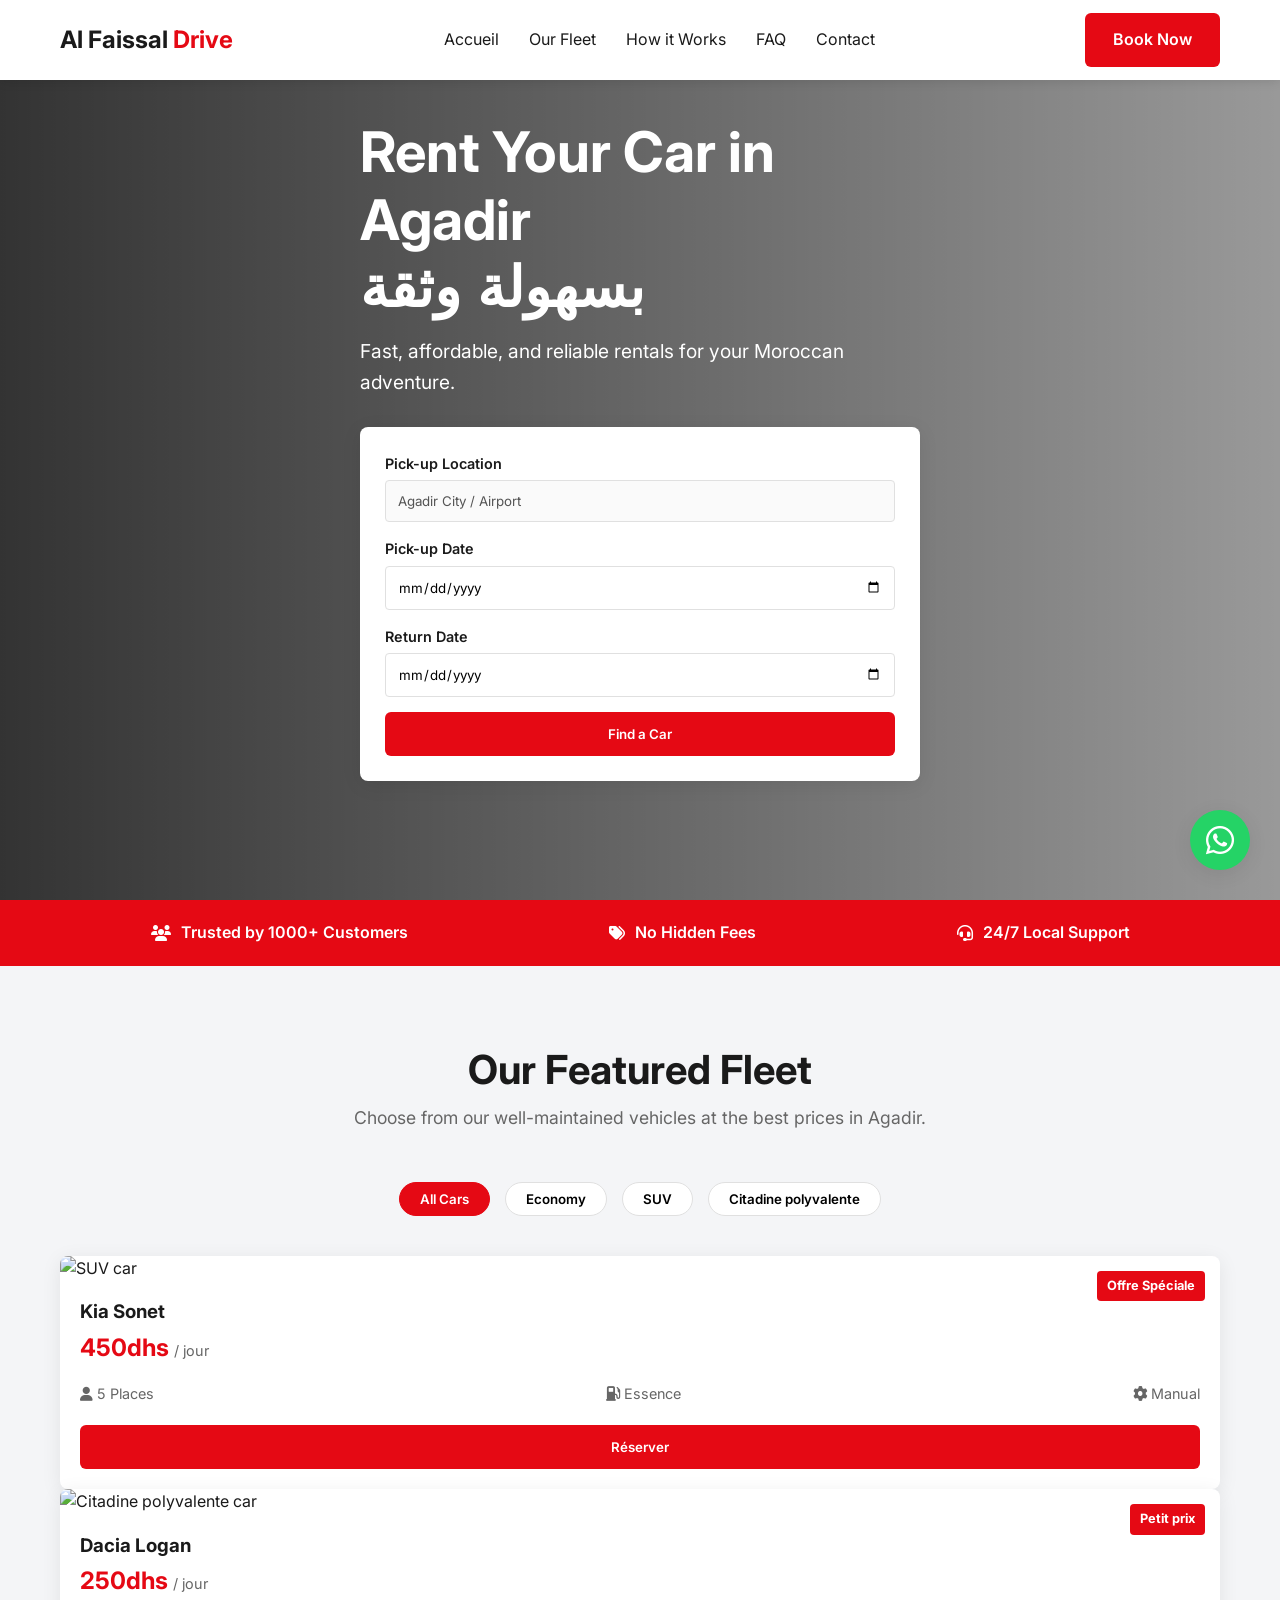
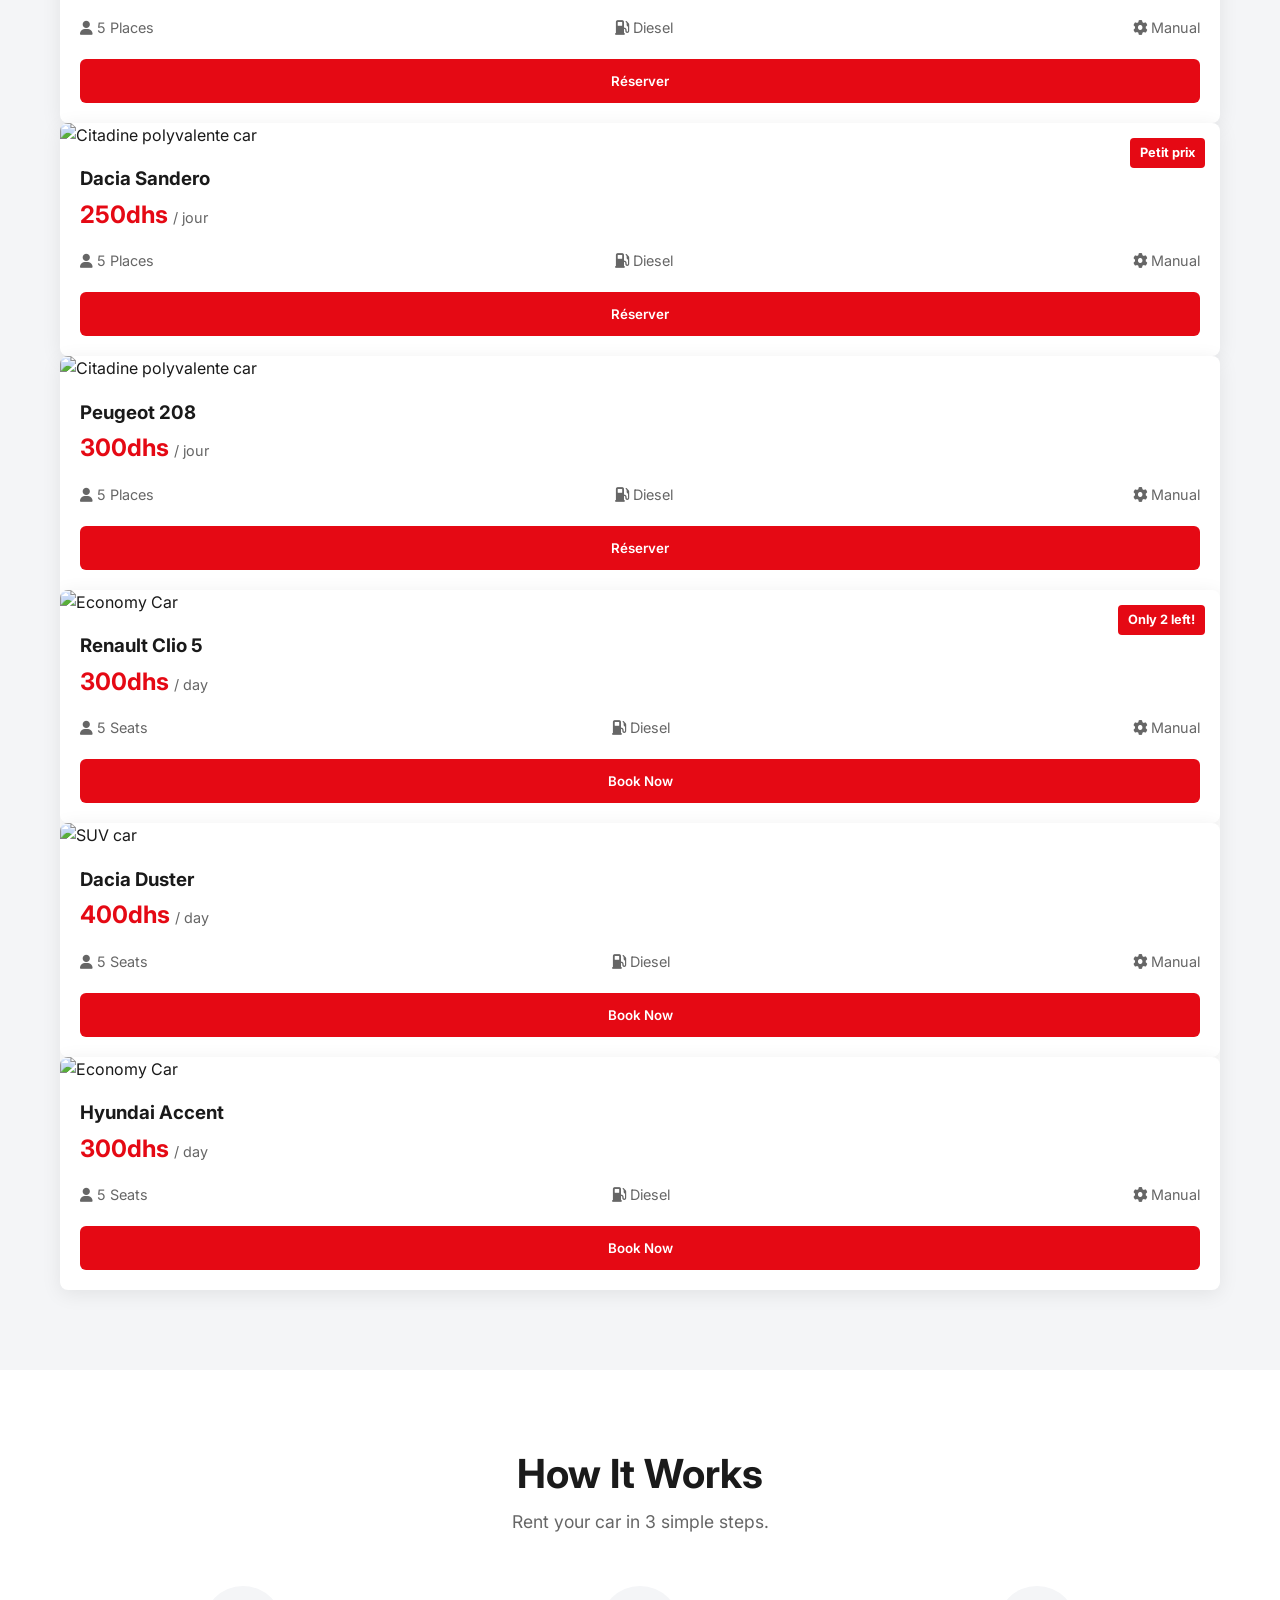
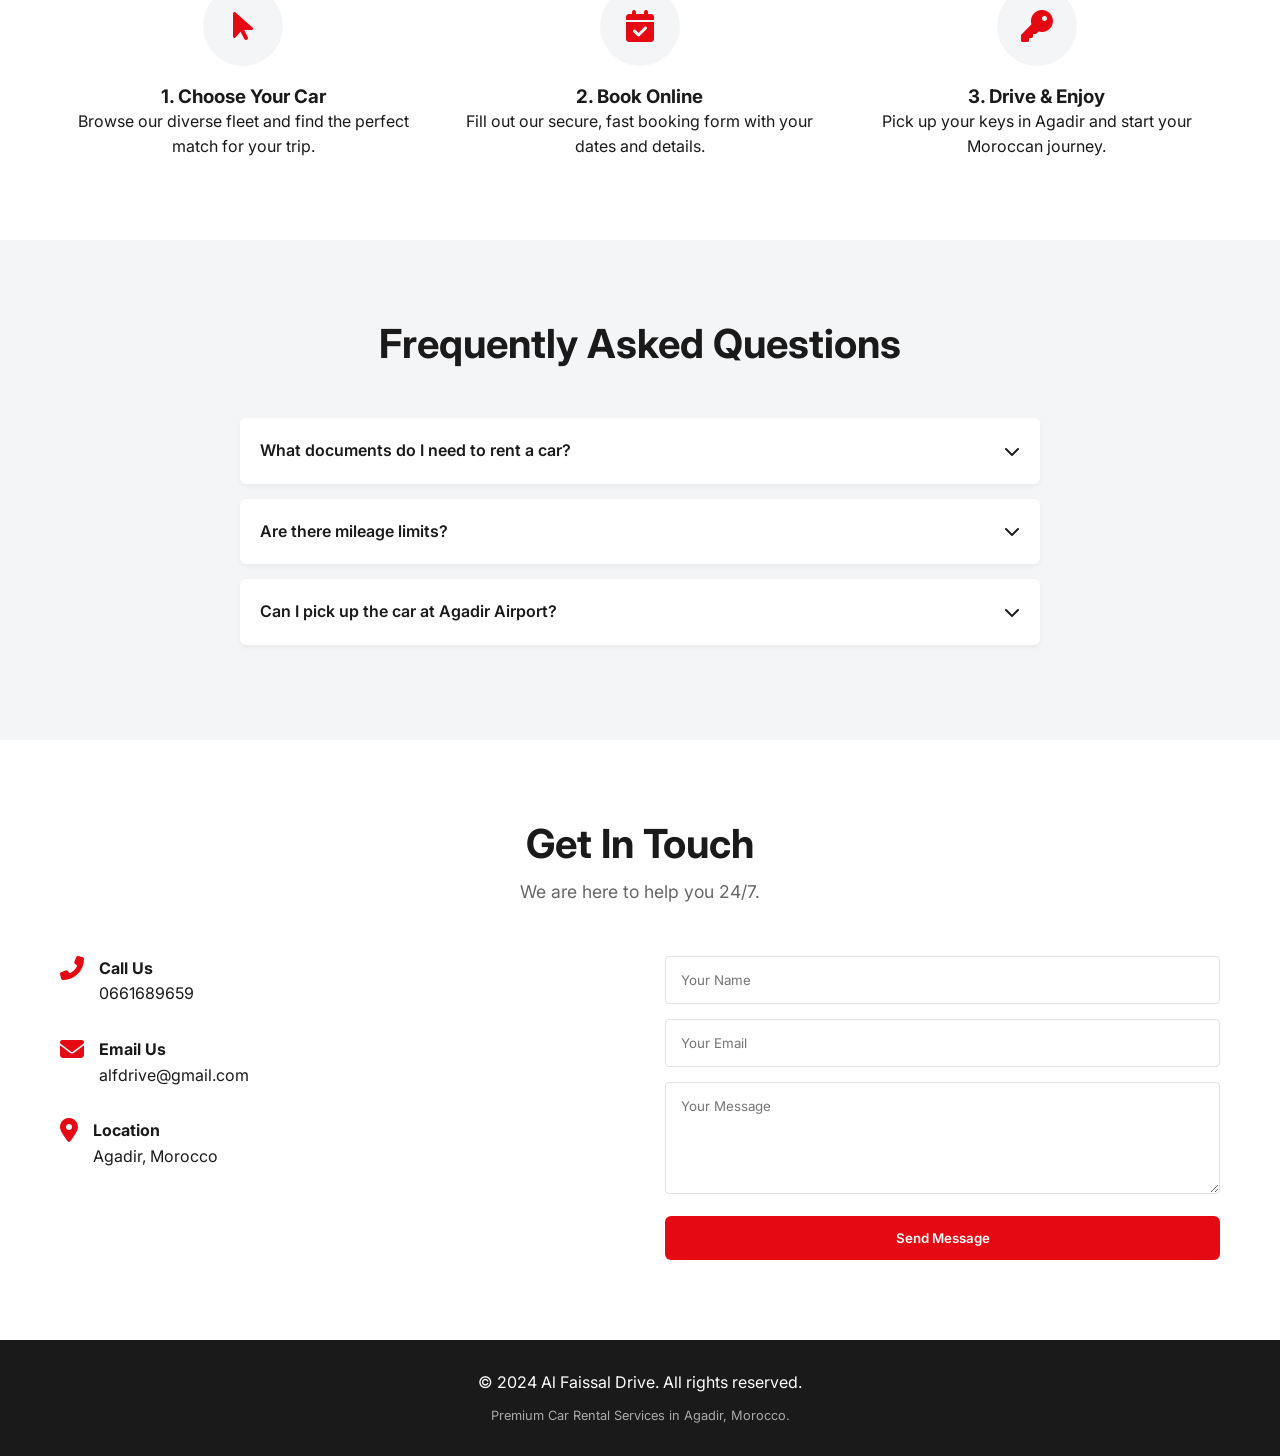
==== index.html @ 6152508f "Add files via upload" ====
<!DOCTYPE html>
<html lang="en">
<head>
    <meta name="google-site-verification" content="tamzaMKkeFHD11eSTPNpzjdege0lvPLK2_49jzujN4w" />

    <meta charset="UTF-8">
    <meta name="viewport" content="width=device-width, initial-scale=1.0">
    <meta name="description" content="Al Faissal Drive - Premium Car Rental in Agadir. Location voiture Agadir. Fast, affordable, and reliable car rentals for tourists and business travelers.">
    <meta name="keywords" content="Car rental Agadir, Location voiture Agadir, rent a car Morocco, Al Faissal Drive">
    <title>Al Faissal Drive | Car Rental Agadir</title>
    
    <link href="https://fonts.googleapis.com/css2?family=Inter:wght@300;400;600;700&display=swap" rel="stylesheet">
    <link rel="stylesheet" href="https://cdnjs.cloudflare.com/ajax/libs/font-awesome/6.4.0/css/all.min.css">
    
    <link rel="stylesheet" href="styles.css">
</head>
<body>

    <header id="header">
        <div class="container nav-container">
            <a href="#" class="logo">Al Faissal <span>Drive</span></a>
            <nav id="navbar">
                <ul class="nav-links">
                    <li><a href="#home">Accueil</a></li>
                    <li><a href="#fleet">Our Fleet</a></li>
                    <li><a href="#how-it-works">How it Works</a></li>
                    <li><a href="#faq">FAQ</a></li>
                    <li><a href="#contact">Contact</a></li>
                </ul>
            </nav>
            <a href="#fleet" class="btn btn-primary nav-cta">Book Now</a>
            <div class="mobile-toggle" id="mobile-toggle">
                <i class="fas fa-bars"></i>
            </div>
        </div>
    </header>

    <section id="home" class="hero">
        <div class="hero-overlay"></div>
        <div class="container hero-content">
            <h1>Rent Your Car in Agadir <br><span class="arabic-text">بسهولة وثقة</span></h1>
            <p>Fast, affordable, and reliable rentals for your Moroccan adventure.</p>
            
            <div class="hero-booking-form">
                <div class="form-group">
                    <label>Pick-up Location</label>
                    <input type="text" value="Agadir City / Airport" disabled>
                </div>
                <div class="form-group">
                    <label>Pick-up Date</label>
                    <input type="date" required>
                </div>
                <div class="form-group">
                    <label>Return Date</label>
                    <input type="date" required>
                </div>
                <button class="btn btn-primary btn-block" onclick="window.location.href='#fleet'">Find a Car</button>
            </div>
        </div>
    </section>

    <section class="trust-bar">
        <div class="container trust-grid">
            <div class="trust-item">
                <i class="fas fa-users"></i>
                <span>Trusted by 1000+ Customers</span>
            </div>
            <div class="trust-item">
                <i class="fas fa-tags"></i>
                <span>No Hidden Fees</span>
            </div>
            <div class="trust-item">
                <i class="fas fa-headset"></i>
                <span>24/7 Local Support</span>
            </div>
        </div>
    </section>

    <section id="fleet" class="section-padding bg-light">
        <div class="container">
            <div class="section-title">
                <h2>Our Featured Fleet</h2>
                <p>Choose from our well-maintained vehicles at the best prices in Agadir.</p>
            </div>
            
            <div class="fleet-filters">
                <button class="filter-btn active" data-filter="all">All Cars</button>
                <button class="filter-btn" data-filter="economy">Economy</button>
                <button class="filter-btn" data-filter="suv">SUV</button>
                <button class="filter-btn" data-filter="luxury">Citadine polyvalente</button>
            </div>

            <div class="fleet-grid">
                </div><div class="car-card SUV">
    <div class="urgency-badge">Offre Spéciale</div>
    <img src="https://admin.kia.ma/storage/images/modeles/Sans_titre-removebg-preview_06082025_121625.webp" alt="SUV car">
    <div class="car-details">
        <h3>Kia Sonet</h3>
        <div class="price">450dhs <span>/ jour</span></div>
        <ul class="specs">
            <li><i class="fas fa-user"></i> 5 Places</li>
            <li><i class="fas fa-gas-pump"></i> Essence</li>
            <li><i class="fas fa-cog"></i> Manual</li>
        </ul>
        <button class="btn btn-primary btn-block open-modal" data-car="Kia Sonet" data-price="450dhs">Réserver</button>
    </div>
</div>
             <div class="car-card Citadine polyvalente">
    <div class="urgency-badge">Petit prix</div>
    <img src="https://upload.wikimedia.org/wikipedia/commons/1/17/Dacia_Logan_III_%28cropped%29.jpg" alt="Citadine polyvalente car">
    <div class="car-details">
        <h3>Dacia Logan</h3>
        <div class="price">250dhs <span>/ jour</span></div>
        <ul class="specs">
            <li><i class="fas fa-user"></i> 5 Places</li>
            <li><i class="fas fa-gas-pump"></i> Diesel</li>
            <li><i class="fas fa-cog"></i> Manual</li>
        </ul>
        <button class="btn btn-primary btn-block open-modal" data-car="Dacia Logan" data-price="250dhs">Réserver</button>
    </div>
</div>

<div class="car-card Citadine polyvalente">
    <div class="urgency-badge">Petit prix</div>
    <img src="https://cdn.group.renault.com/dac/master/dacia-vn/vehicules/sandero/sandero-bi1-ph2/overview/sandero-bi1-ph2-overview-001-desktop.jpg.ximg.largex2.webp/8ae509c8ee.webp" alt="Citadine polyvalente car">
    <div class="car-details">
        <h3>Dacia Sandero</h3>
        <div class="price">250dhs <span>/ jour</span></div>
        <ul class="specs">
            <li><i class="fas fa-user"></i> 5 Places</li>
            <li><i class="fas fa-gas-pump"></i> Diesel</li>
            <li><i class="fas fa-cog"></i> Manual</li>
        </ul>
        <button class="btn btn-primary btn-block open-modal" data-car="Dacia Sandero" data-price="250dhs">Réserver</button>
    </div>
</div>

<div class="car-card Citadine polyvalente">
    <img src="https://upload.wikimedia.org/wikipedia/commons/f/f3/2020_Peugeot_208_GT_Line_PureTech_1.2_Front.jpg" alt="Citadine polyvalente car">
    <div class="car-details">
        <h3>Peugeot 208</h3>
        <div class="price">300dhs <span>/ jour</span></div>
        <ul class="specs">
            <li><i class="fas fa-user"></i> 5 Places</li>
            <li><i class="fas fa-gas-pump"></i> Diesel</li>
            <li><i class="fas fa-cog"></i> Manual</li>
        </ul>
        <button class="btn btn-primary btn-block open-modal" data-car="Peugeot 208" data-price="300dhs">Réserver</button>
    </div>
<div class="car-card economy">
                    <div class="urgency-badge">Only 2 left!</div>
                    <img src="https://upload.wikimedia.org/wikipedia/commons/a/a4/Renault_Clio_R.S._Line_%28V%29_%E2%80%93_f_17102021.jpg" alt="Economy Car">
                    <div class="car-details">
                        <h3>Renault Clio 5</h3>
                        <div class="price">300dhs <span>/ day</span></div>
                        <ul class="specs">
                            <li><i class="fas fa-user"></i> 5 Seats</li>
                            <li><i class="fas fa-gas-pump"></i> Diesel</li>
                            <li><i class="fas fa-cog"></i> Manual</li>
                        </ul>
                        <button class="btn btn-primary btn-block open-modal" data-car="Renault Clio 5" data-price="300dhs">Book Now</button>
                    </div>
                </div>

                <div class="car-card SUV">
                    <img src="https://upload.wikimedia.org/wikipedia/commons/a/ab/Dacia_Duster_TCe_130_Extreme_%28III%29_%E2%80%93_f_13102024.jpg" alt="SUV car">
                    <div class="car-details">
                        <h3>Dacia Duster</h3>
                        <div class="price">400dhs <span>/ day</span></div>
                        <ul class="specs">
                            <li><i class="fas fa-user"></i> 5 Seats</li>
                            <li><i class="fas fa-gas-pump"></i> Diesel</li>
                            <li><i class="fas fa-cog"></i> Manual</li>
                        </ul>
                        <button class="btn btn-primary btn-block open-modal" data-car="Dacia Duster" data-price="400dhs">Book Now</button>
                    </div>
                </div>

                <div class="car-card Economy">
                    <img src="https://maroccarrental.com/wp-content/uploads/2025/04/location-hyundai-accent-casablanca.png.webp" alt="Economy Car">
                    <div class="car-details">
                        <h3>Hyundai Accent </h3>
                        <div class="price">300dhs <span>/ day</span></div>
                        <ul class="specs">
                            <li><i class="fas fa-user"></i> 5 Seats</li>
                            <li><i class="fas fa-gas-pump"></i> Diesel</li>
                            <li><i class="fas fa-cog"></i> Manual</li>
                        </ul>
                        <button class="btn btn-primary btn-block open-modal" data-car="Hyundai Accent" data-price="300dhs">Book Now</button>
                    </div>
                </div>
            </div>
        </div>
    </section>

    <section id="how-it-works" class="section-padding">
        <div class="container">
            <div class="section-title">
                <h2>How It Works</h2>
                <p>Rent your car in 3 simple steps.</p>
            </div>
            <div class="steps-grid">
                <div class="step-card">
                    <div class="step-icon"><i class="fas fa-mouse-pointer"></i></div>
                    <h3>1. Choose Your Car</h3>
                    <p>Browse our diverse fleet and find the perfect match for your trip.</p>
                </div>
                <div class="step-card">
                    <div class="step-icon"><i class="fas fa-calendar-check"></i></div>
                    <h3>2. Book Online</h3>
                    <p>Fill out our secure, fast booking form with your dates and details.</p>
                </div>
                <div class="step-card">
                    <div class="step-icon"><i class="fas fa-key"></i></div>
                    <h3>3. Drive & Enjoy</h3>
                    <p>Pick up your keys in Agadir and start your Moroccan journey.</p>
                </div>
            </div>
        </div>
    </section>

    <section id="faq" class="section-padding bg-light">
        <div class="container">
            <div class="section-title">
                <h2>Frequently Asked Questions</h2>
            </div>
            <div class="faq-container">
                <div class="faq-item">
                    <div class="faq-question">What documents do I need to rent a car? <i class="fas fa-chevron-down"></i></div>
                    <div class="faq-answer"><p>You need a valid driver's license, a passport or ID card, and a credit card in the driver's name for the deposit.</p></div>
                </div>
                <div class="faq-item">
                    <div class="faq-question">Are there mileage limits? <i class="fas fa-chevron-down"></i></div>
                    <div class="faq-answer"><p>We offer unlimited mileage on all our rentals so you can explore Morocco freely.</p></div>
                </div>
                <div class="faq-item">
                    <div class="faq-question">Can I pick up the car at Agadir Airport? <i class="fas fa-chevron-down"></i></div>
                    <div class="faq-answer"><p>Yes, we offer free delivery and drop-off at Agadir Al Massira Airport for your convenience.</p></div>
                </div>
            </div>
        </div>
    </section>

    <section id="contact" class="section-padding">
        <div class="container">
            <div class="section-title">
                <h2>Get In Touch</h2>
                <p>We are here to help you 24/7.</p>
            </div>
            <div class="contact-grid">
                <div class="contact-info">
                    <div class="info-item">
                        <i class="fas fa-phone-alt"></i>
                        <div>
                            <h4>Call Us</h4>
                            <a href="tel:0661689659">0661689659</a>
                        </div>
                    </div>
                    <div class="info-item">
                        <i class="fas fa-envelope"></i>
                        <div>
                            <h4>Email Us</h4>
                            <a href="mailto:alfdrive@gmail.com">alfdrive@gmail.com</a>
                        </div>
                    </div>
                    <div class="info-item">
                        <i class="fas fa-map-marker-alt"></i>
                        <div>
                            <h4>Location</h4>
                            <p>Agadir, Morocco</p>
                        </div>
                    </div>
                </div>
                <form class="contact-form">
                    <input type="text" placeholder="Your Name" required>
                    <input type="email" placeholder="Your Email" required>
                    <textarea placeholder="Your Message" rows="5" required></textarea>
                    <button class="btn btn-primary btn-block">Send Message</button>
                </form>
            </div>
        </div>
    </section>

    <footer>
        <div class="container">
            <p>&copy; 2024 Al Faissal Drive. All rights reserved.</p>
            <p class="seo-footer-text">Premium Car Rental Services in Agadir, Morocco.</p>
        </div>
    </footer>

    <a href="https://wa.me/212661689659" class="whatsapp-float" target="_blank">
        <i class="fab fa-whatsapp"></i>
    </a>

    <div class="mobile-sticky-cta">
        <a href="#fleet" class="btn btn-primary btn-block">Reserve Your Car Today</a>
    </div>

    <div id="bookingModal" class="modal">
        <div class="modal-content">
            <span class="close-modal">&times;</span>
            <h2>Secure Your Booking</h2>
            <p class="selected-car-text">You are booking: <strong id="modalCarName">Car</strong></p>
            
            <form id="finalBookingForm" class="modal-form">
                <div class="form-row">
                    <div class="form-group">
                        <label>Pick-up Date</label>
                        <input type="date" required>
                    </div>
                    <div class="form-group">
                        <label>Return Date</label>
                        <input type="date" required>
                    </div>
                </div>
                <div class="form-group">
                    <label>Full Name</label>
                    <input type="text" required>
                </div>
                <div class="form-group">
                    <label>Phone Number / WhatsApp</label>
                    <input type="tel" required>
                </div>
                <div class="price-summary">
                    <span>Estimated Daily Rate:</span>
                    <strong id="modalCarPrice">€0</strong>
                </div>
                <button type="submit" class="btn btn-primary btn-block">Confirm Request</button>
                <p class="secure-text"><i class="fas fa-lock"></i> Your information is secure. No payment required now.</p>
            </form>
        </div>
    </div>

    <script src="script.js"></script>
</body>
</html>
---- styles.css ----
/* Core Variables */
:root {
    --primary: #E50914;
    --primary-hover: #b80710;
    --secondary: #ffffff;
    --bg-light: #f4f5f7;
    --text-dark: #1a1a1a;
    --text-gray: #666666;
    --border: #e0e0e0;
    --shadow: 0 4px 20px rgba(0,0,0,0.08);
    --transition: all 0.3s ease;
}

/* Reset & Base Styles */
* {
    margin: 0;
    padding: 0;
    box-sizing: border-box;
    font-family: 'Inter', sans-serif;
}

html { scroll-behavior: smooth; }

body {
    color: var(--text-dark);
    line-height: 1.6;
    background-color: var(--secondary);
}

a { text-decoration: none; color: inherit; }
ul { list-style: none; }

.container {
    max-width: 1200px;
    margin: 0 auto;
    padding: 0 20px;
}

.section-padding { padding: 80px 0; }
.bg-light { background-color: var(--bg-light); }

/* Typography */
h1, h2, h3 { font-weight: 700; line-height: 1.2; }
.section-title { text-align: center; margin-bottom: 50px; }
.section-title h2 { font-size: 2.5rem; margin-bottom: 10px; }
.section-title p { color: var(--text-gray); font-size: 1.1rem; }
.arabic-text { font-family: Tahoma, Arial, sans-serif; }

/* Buttons */
.btn {
    display: inline-block;
    padding: 14px 28px;
    border-radius: 6px;
    font-weight: 600;
    text-align: center;
    cursor: pointer;
    border: none;
    transition: var(--transition);
}

.btn-primary {
    background-color: var(--primary);
    color: white;
}

.btn-primary:hover {
    background-color: var(--primary-hover);
    transform: translateY(-2px);
}

.btn-block { width: 100%; }

/* Header */
header {
    position: fixed;
    top: 0; left: 0; right: 0;
    background: white;
    box-shadow: 0 2px 10px rgba(0,0,0,0.1);
    z-index: 1000;
    transition: var(--transition);
}

.nav-container {
    display: flex;
    justify-content: space-between;
    align-items: center;
    height: 80px;
}

.logo {
    font-size: 1.5rem;
    font-weight: 700;
}

.logo span { color: var(--primary); }

.nav-links {
    display: flex;
    gap: 30px;
}

.nav-links a:hover { color: var(--primary); }

.mobile-toggle {
    display: none;
    font-size: 1.5rem;
    cursor: pointer;
}

/* Hero Section */
.hero {
    height: 100vh;
    min-height: 600px;
    background: url('https://images.unsplash.com/photo-1502877338535-766e1452684a?auto=format&fit=crop&w=1920&q=80') center/cover;
    position: relative;
    display: flex;
    align-items: center;
}

.hero-overlay {
    position: absolute;
    top:0; left:0; width:100%; height:100%;
    background: linear-gradient(to right, rgba(0,0,0,0.8), rgba(0,0,0,0.4));
}

.hero-content {
    position: relative;
    z-index: 2;
    color: white;
    max-width: 600px;
}

.hero-content h1 { font-size: 3.5rem; margin-bottom: 15px; }
.hero-content p { font-size: 1.2rem; margin-bottom: 30px; }

/* Booking Form (Hero) */
.hero-booking-form {
    background: white;
    padding: 25px;
    border-radius: 8px;
    box-shadow: var(--shadow);
    color: var(--text-dark);
}

.form-group { margin-bottom: 15px; }
.form-group label { display: block; font-weight: 600; margin-bottom: 5px; font-size: 0.9rem; }
.form-group input {
    width: 100%;
    padding: 12px;
    border: 1px solid var(--border);
    border-radius: 4px;
    font-family: inherit;
}

/* Trust Bar */
.trust-bar {
    background: var(--primary);
    color: white;
    padding: 20px 0;
}

.trust-grid {
    display: flex;
    justify-content: space-around;
    flex-wrap: wrap;
    gap: 20px;
}

.trust-item {
    display: flex;
    align-items: center;
    gap: 10px;
    font-weight: 600;
}

/* Fleet Grid */
.fleet-filters {
    display: flex;
    justify-content: center;
    gap: 15px;
    margin-bottom: 40px;
}

.filter-btn {
    background: white;
    border: 1px solid var(--border);
    padding: 8px 20px;
    border-radius: 20px;
    cursor: pointer;
    font-weight: 600;
}

.filter-btn.active, .filter-btn:hover {
    background: var(--primary);
    color: white;
    border-color: var(--primary);
}

.fleet-grid {
    display: grid;
    grid-template-columns: repeat(auto-fit, minmax(300px, 1fr));
    gap: 30px;
}

.car-card {
    background: white;
    border-radius: 8px;
    overflow: hidden;
    box-shadow: var(--shadow);
    position: relative;
    transition: var(--transition);
}

.car-card:hover { transform: translateY(-5px); }

.urgency-badge {
    position: absolute;
    top: 15px; right: 15px;
    background: var(--primary);
    color: white;
    padding: 5px 10px;
    font-size: 0.8rem;
    font-weight: bold;
    border-radius: 4px;
}

.car-card img {
    width: 100%;
    height: 200px;
    object-fit: cover;
}

.car-details { padding: 20px; }
.car-details h3 { margin-bottom: 5px; }
.price { font-size: 1.5rem; font-weight: 700; color: var(--primary); margin-bottom: 15px; }
.price span { font-size: 0.9rem; color: var(--text-gray); font-weight: 400; }

.specs {
    display: flex;
    justify-content: space-between;
    margin-bottom: 20px;
    color: var(--text-gray);
    font-size: 0.9rem;
}

/* Steps / How it Works */
.steps-grid {
    display: grid;
    grid-template-columns: repeat(3, 1fr);
    gap: 30px;
    text-align: center;
}

.step-icon {
    width: 80px; height: 80px;
    background: var(--bg-light);
    color: var(--primary);
    border-radius: 50%;
    display: flex; justify-content: center; align-items: center;
    font-size: 2rem;
    margin: 0 auto 20px;
}

/* FAQ */
.faq-container { max-width: 800px; margin: 0 auto; }
.faq-item {
    background: white;
    border-radius: 6px;
    margin-bottom: 15px;
    box-shadow: 0 2px 5px rgba(0,0,0,0.05);
}
.faq-question {
    padding: 20px;
    font-weight: 600;
    cursor: pointer;
    display: flex; justify-content: space-between; align-items: center;
}
.faq-answer {
    padding: 0 20px;
    max-height: 0;
    overflow: hidden;
    transition: max-height 0.3s ease;
    color: var(--text-gray);
}

/* Contact Section */
.contact-grid {
    display: grid;
    grid-template-columns: 1fr 1fr;
    gap: 50px;
}
.info-item { display: flex; gap: 15px; margin-bottom: 30px; }
.info-item i { font-size: 1.5rem; color: var(--primary); }
.contact-form input, .contact-form textarea {
    width: 100%; padding: 15px; margin-bottom: 15px;
    border: 1px solid var(--border); border-radius: 4px;
}

/* Floating Elements */
.whatsapp-float {
    position: fixed; bottom: 30px; right: 30px;
    background: #25d366; color: white;
    width: 60px; height: 60px; border-radius: 50%;
    display: flex; justify-content: center; align-items: center;
    font-size: 2rem; box-shadow: var(--shadow); z-index: 100;
}

.mobile-sticky-cta {
    display: none;
    position: fixed; bottom: 0; left: 0; width: 100%;
    background: white; padding: 15px;
    box-shadow: 0 -2px 10px rgba(0,0,0,0.1); z-index: 99;
}

/* Modal */
.modal {
    display: none; position: fixed; top: 0; left: 0; width: 100%; height: 100%;
    background: rgba(0,0,0,0.7); z-index: 2000; align-items: center; justify-content: center;
}
.modal-content {
    background: white; padding: 40px; border-radius: 8px;
    width: 90%; max-width: 500px; position: relative;
}
.close-modal {
    position: absolute; top: 15px; right: 20px;
    font-size: 1.5rem; cursor: pointer; color: var(--text-gray);
}
.form-row { display: grid; grid-template-columns: 1fr 1fr; gap: 15px; }
.price-summary {
    background: var(--bg-light); padding: 15px; border-radius: 4px;
    margin: 20px 0; display: flex; justify-content: space-between; align-items: center;
}
.secure-text { text-align: center; font-size: 0.8rem; color: var(--text-gray); margin-top: 15px; }

/* Footer */
footer {
    background: var(--text-dark); color: white;
    text-align: center; padding: 30px 0;
}
.seo-footer-text { font-size: 0.8rem; color: #aaa; margin-top: 10px; }

/* Responsive Media Queries */
@media (max-width: 768px) {
    .nav-links {
        display: none; position: absolute; top: 80px; left: 0;
        width: 100%; background: white; flex-direction: column;
        padding: 20px; box-shadow: var(--shadow);
    }
    .nav-links.active { display: flex; }
    .nav-cta { display: none; }
    .mobile-toggle { display: block; }
    
    .hero-content h1 { font-size: 2.5rem; }
    .steps-grid, .contact-grid { grid-template-columns: 1fr; }
    .trust-grid { flex-direction: column; align-items: center; }
    
    .whatsapp-float { bottom: 90px; right: 20px; }
    .mobile-sticky-cta { display: block; }
}
/* Page Header for Inner Pages */
.page-header {
    padding: 120px 0 60px;
    background: var(--text-dark);
    color: white;
    text-align: center;
}
.page-header h1 {
    font-size: 3rem;
    margin-bottom: 15px;
}
.page-header p {
    color: #ccc;
    font-size: 1.1rem;
}
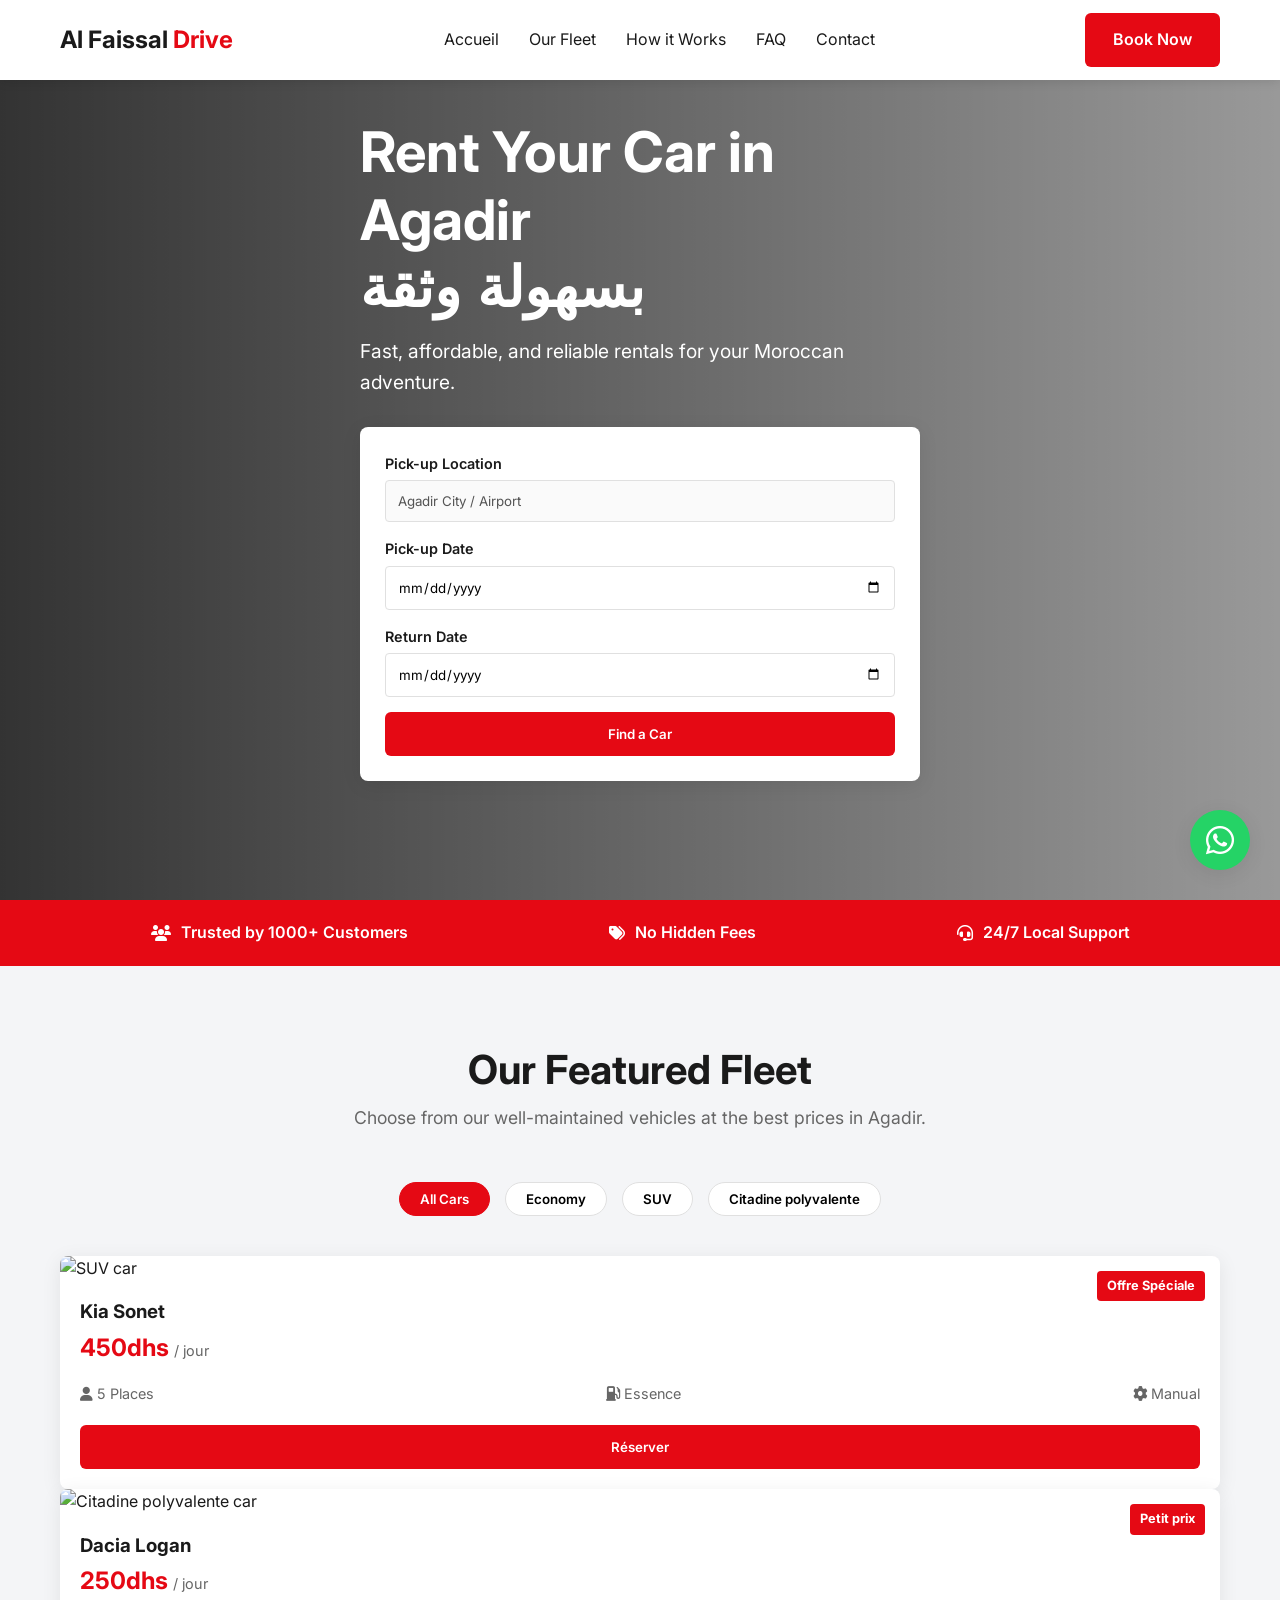
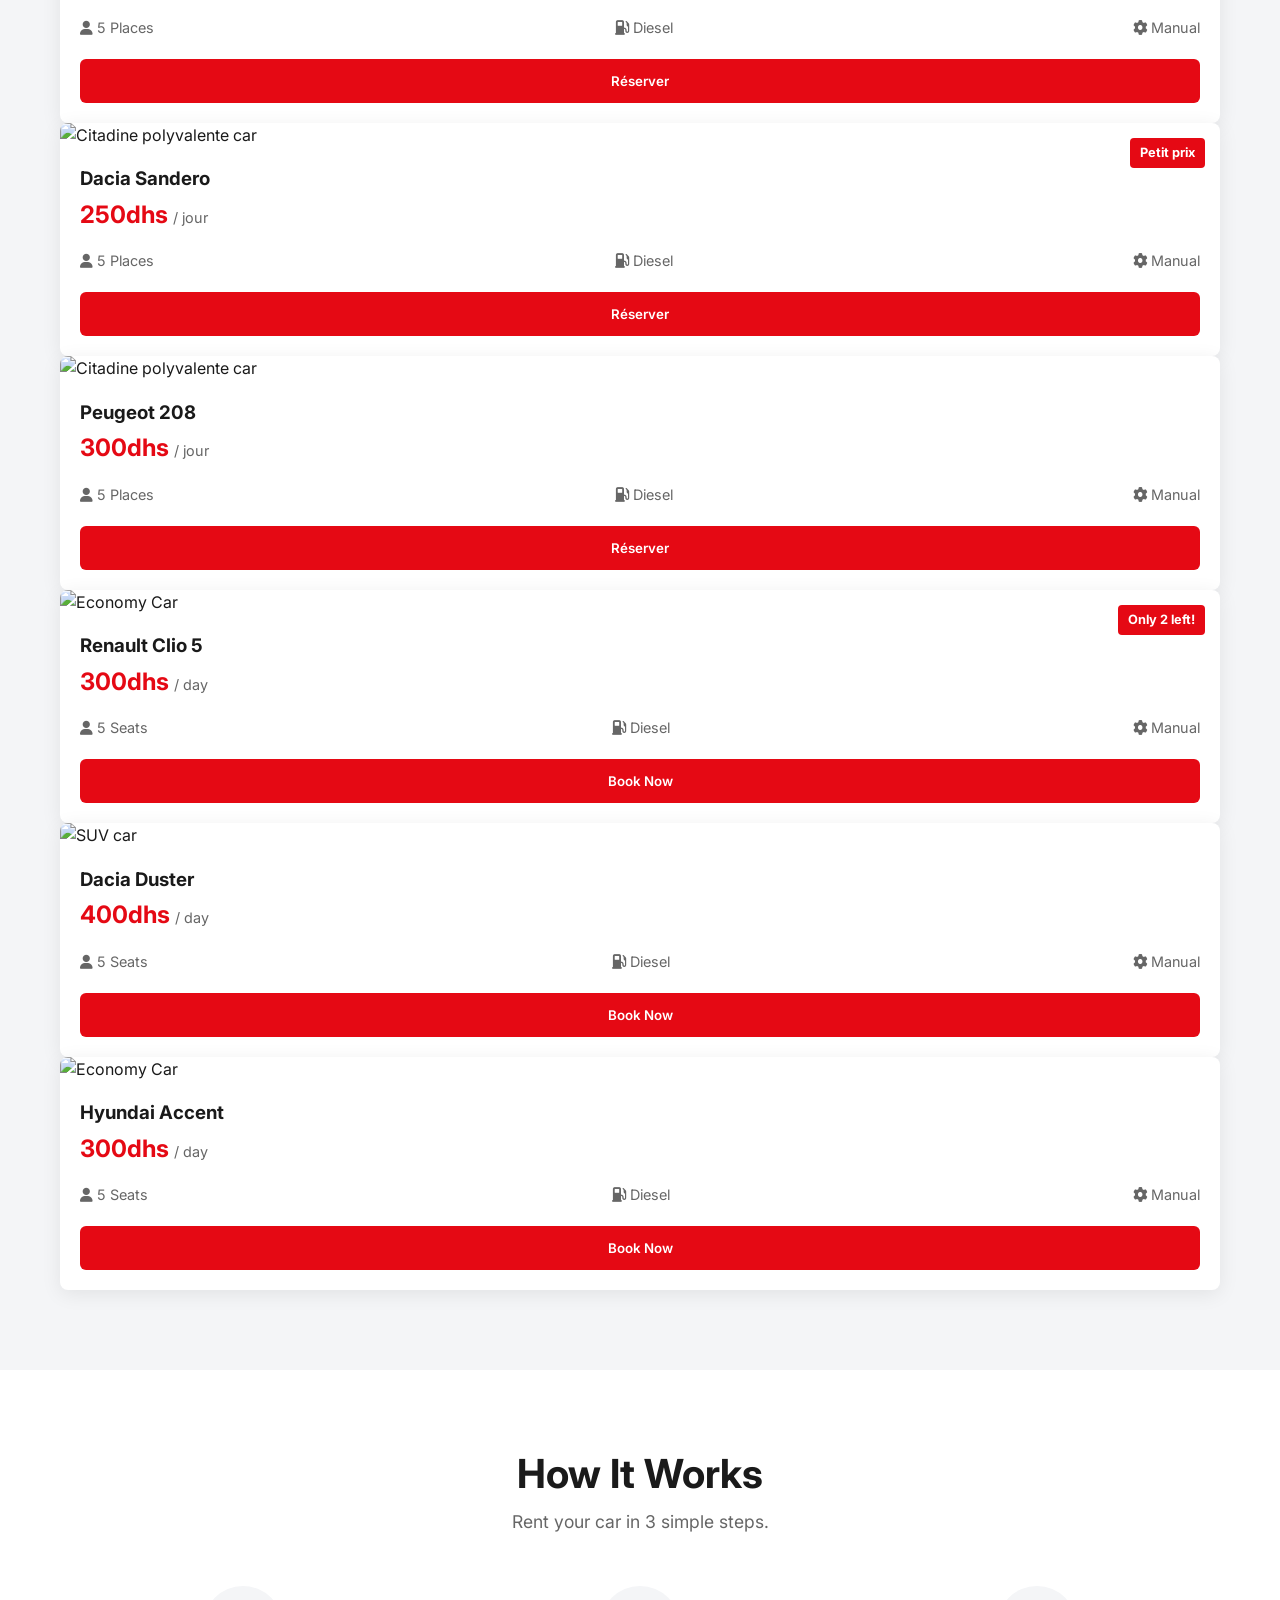
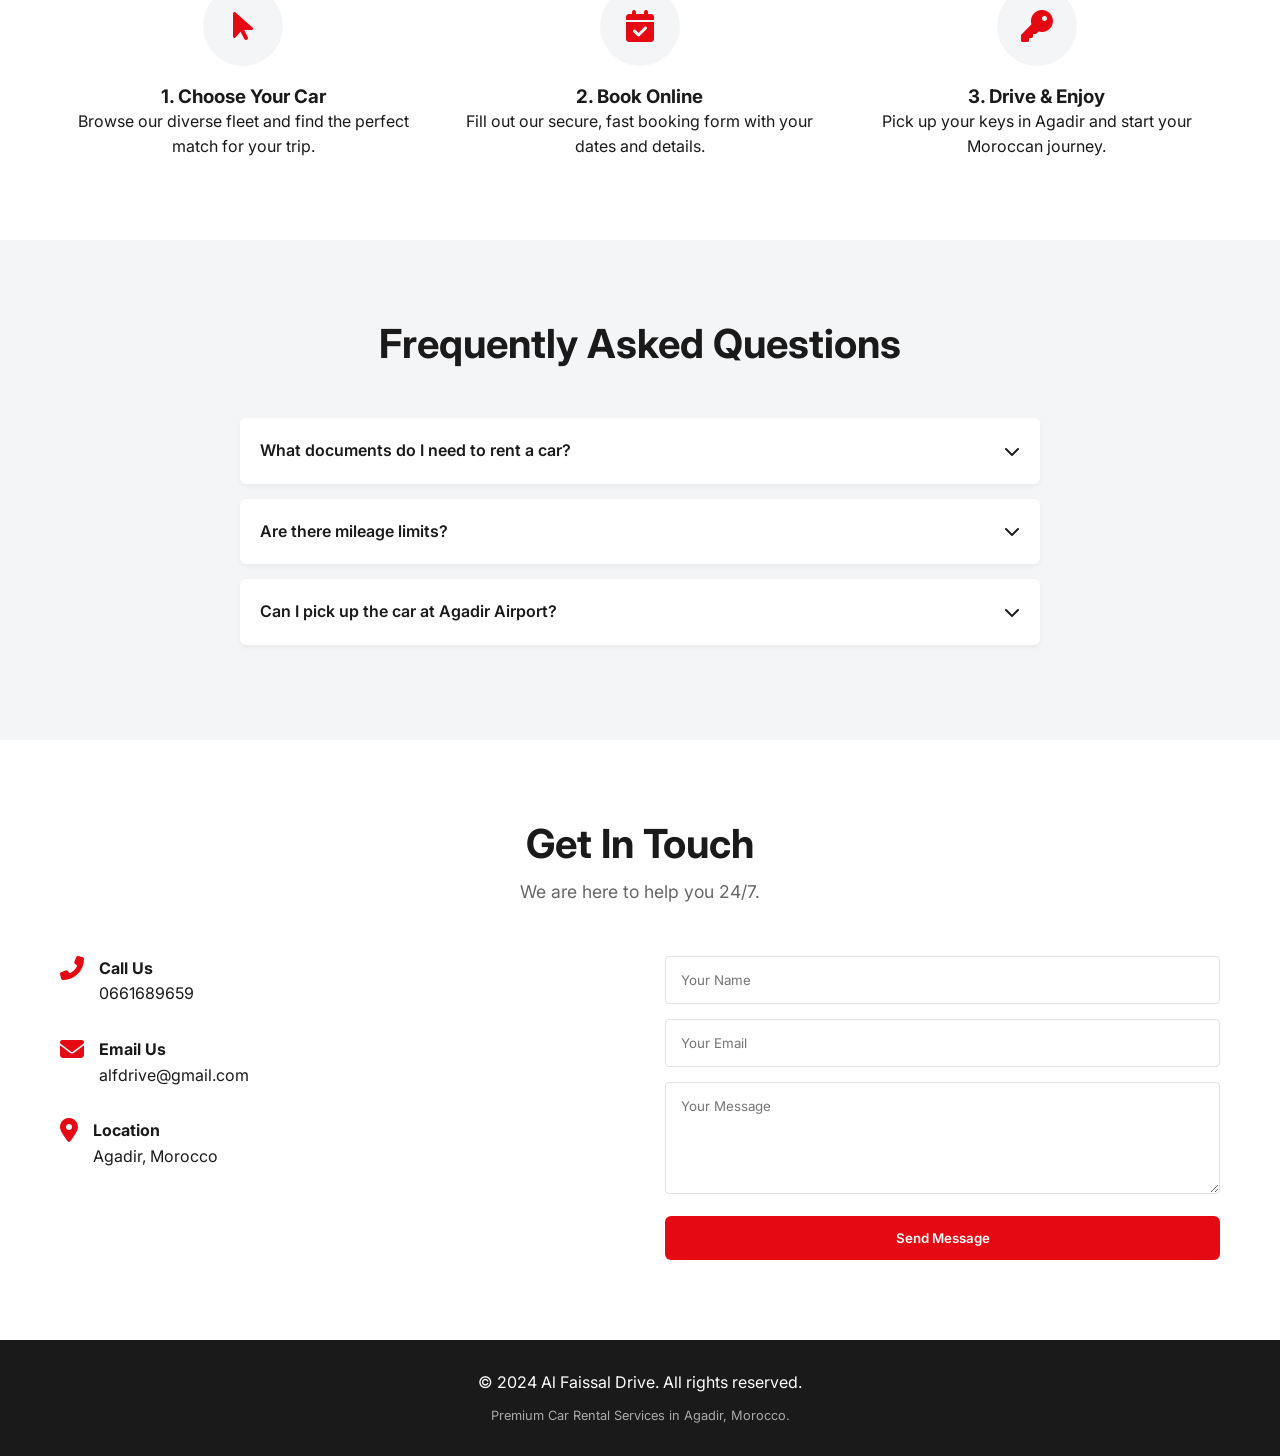
==== commit 65224ec3: "Update index.html" ====
--- a/index.html
+++ b/index.html
@@ -2,7 +2,7 @@
 <html lang="en">
 <head>
     <meta name="google-site-verification" content="tamzaMKkeFHD11eSTPNpzjdege0lvPLK2_49jzujN4w" />
-
+<meta name="google-site-verification" content="vSqW_EU1u7UzRc91lopgl94eOFXzinxbRABpDrtLx0o" />
     <meta charset="UTF-8">
     <meta name="viewport" content="width=device-width, initial-scale=1.0">
     <meta name="description" content="Al Faissal Drive - Premium Car Rental in Agadir. Location voiture Agadir. Fast, affordable, and reliable car rentals for tourists and business travelers.">
@@ -147,6 +147,7 @@
         </ul>
         <button class="btn btn-primary btn-block open-modal" data-car="Peugeot 208" data-price="300dhs">Réserver</button>
     </div>
+</div>
 <div class="car-card economy">
                     <div class="urgency-badge">Only 2 left!</div>
                     <img src="https://upload.wikimedia.org/wikipedia/commons/a/a4/Renault_Clio_R.S._Line_%28V%29_%E2%80%93_f_17102021.jpg" alt="Economy Car">
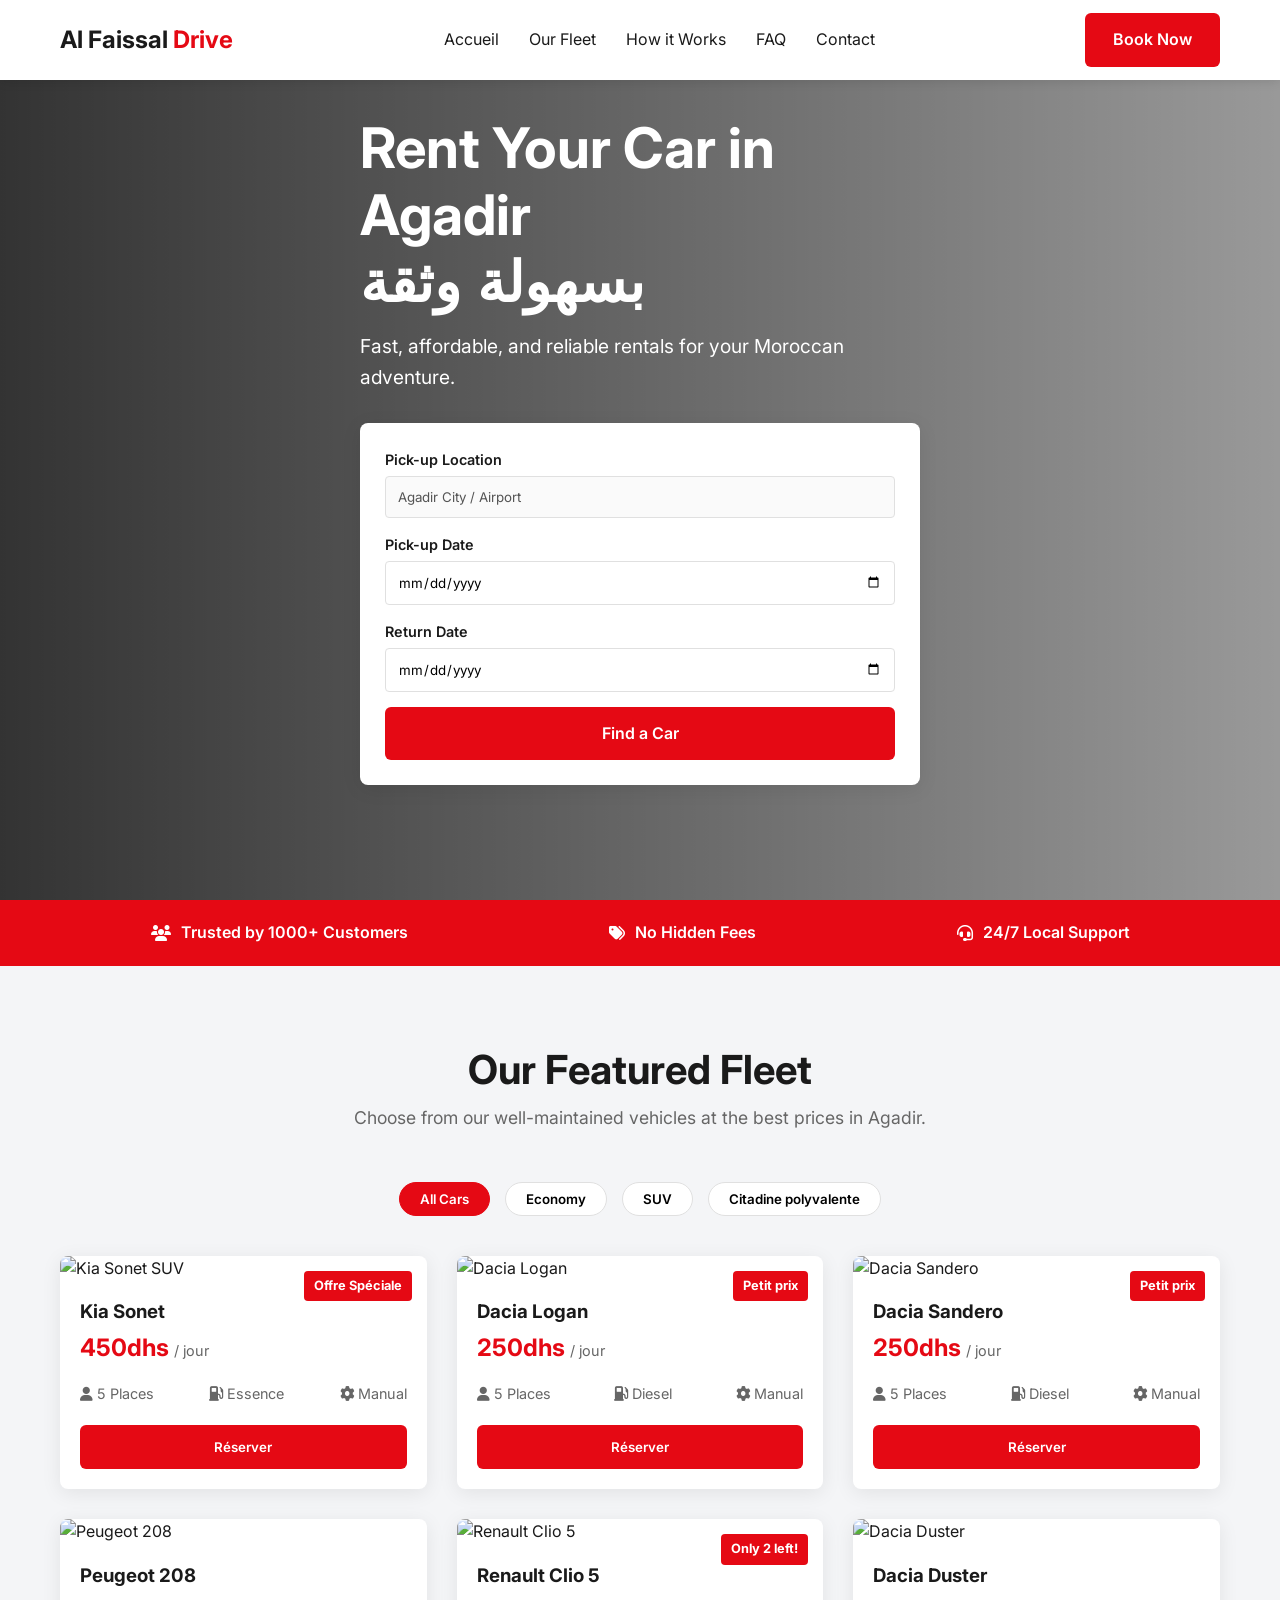
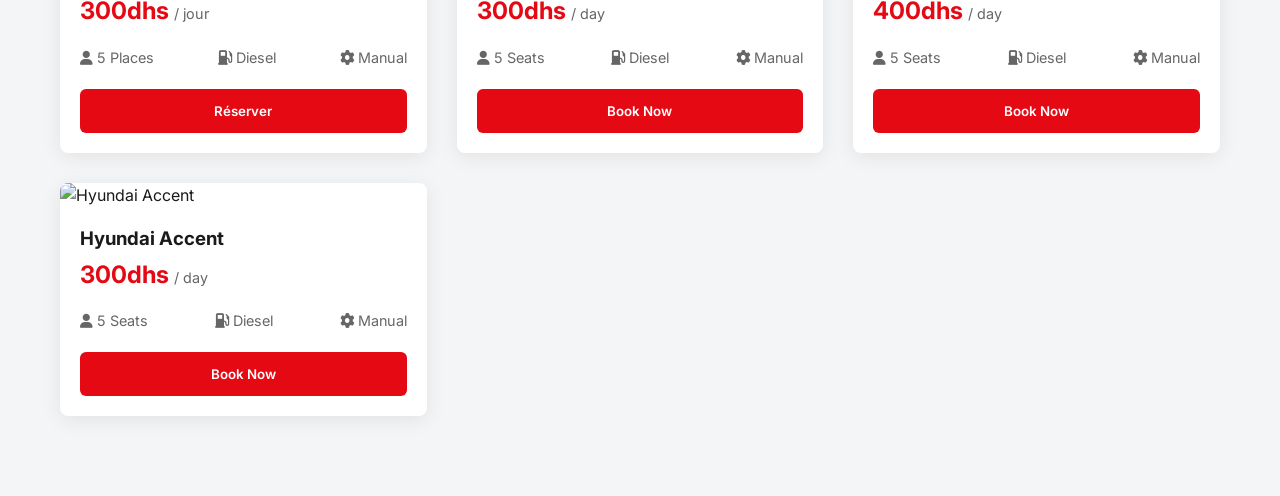
==== commit ea17be9c: "Update index.html" ====
--- a/index.html
+++ b/index.html
@@ -2,7 +2,6 @@
 <html lang="en">
 <head>
     <meta name="google-site-verification" content="tamzaMKkeFHD11eSTPNpzjdege0lvPLK2_49jzujN4w" />
-<meta name="google-site-verification" content="vSqW_EU1u7UzRc91lopgl94eOFXzinxbRABpDrtLx0o" />
     <meta charset="UTF-8">
     <meta name="viewport" content="width=device-width, initial-scale=1.0">
     <meta name="description" content="Al Faissal Drive - Premium Car Rental in Agadir. Location voiture Agadir. Fast, affordable, and reliable car rentals for tourists and business travelers.">
@@ -16,322 +15,188 @@
 </head>
 <body>
 
-    <header id="header">
-        <div class="container nav-container">
-            <a href="#" class="logo">Al Faissal <span>Drive</span></a>
-            <nav id="navbar">
-                <ul class="nav-links">
-                    <li><a href="#home">Accueil</a></li>
-                    <li><a href="#fleet">Our Fleet</a></li>
-                    <li><a href="#how-it-works">How it Works</a></li>
-                    <li><a href="#faq">FAQ</a></li>
-                    <li><a href="#contact">Contact</a></li>
-                </ul>
-            </nav>
-            <a href="#fleet" class="btn btn-primary nav-cta">Book Now</a>
-            <div class="mobile-toggle" id="mobile-toggle">
-                <i class="fas fa-bars"></i>
-            </div>
-        </div>
-    </header>
-
-    <section id="home" class="hero">
-        <div class="hero-overlay"></div>
-        <div class="container hero-content">
-            <h1>Rent Your Car in Agadir <br><span class="arabic-text">بسهولة وثقة</span></h1>
-            <p>Fast, affordable, and reliable rentals for your Moroccan adventure.</p>
-            
-            <div class="hero-booking-form">
-                <div class="form-group">
-                    <label>Pick-up Location</label>
-                    <input type="text" value="Agadir City / Airport" disabled>
-                </div>
-                <div class="form-group">
-                    <label>Pick-up Date</label>
-                    <input type="date" required>
-                </div>
-                <div class="form-group">
-                    <label>Return Date</label>
-                    <input type="date" required>
-                </div>
-                <button class="btn btn-primary btn-block" onclick="window.location.href='#fleet'">Find a Car</button>
-            </div>
-        </div>
-    </section>
-
-    <section class="trust-bar">
-        <div class="container trust-grid">
-            <div class="trust-item">
-                <i class="fas fa-users"></i>
-                <span>Trusted by 1000+ Customers</span>
-            </div>
-            <div class="trust-item">
-                <i class="fas fa-tags"></i>
-                <span>No Hidden Fees</span>
-            </div>
-            <div class="trust-item">
-                <i class="fas fa-headset"></i>
-                <span>24/7 Local Support</span>
-            </div>
-        </div>
-    </section>
-
-    <section id="fleet" class="section-padding bg-light">
-        <div class="container">
-            <div class="section-title">
-                <h2>Our Featured Fleet</h2>
-                <p>Choose from our well-maintained vehicles at the best prices in Agadir.</p>
-            </div>
-            
-            <div class="fleet-filters">
-                <button class="filter-btn active" data-filter="all">All Cars</button>
-                <button class="filter-btn" data-filter="economy">Economy</button>
-                <button class="filter-btn" data-filter="suv">SUV</button>
-                <button class="filter-btn" data-filter="luxury">Citadine polyvalente</button>
-            </div>
-
-            <div class="fleet-grid">
-                </div><div class="car-card SUV">
-    <div class="urgency-badge">Offre Spéciale</div>
-    <img src="https://admin.kia.ma/storage/images/modeles/Sans_titre-removebg-preview_06082025_121625.webp" alt="SUV car">
-    <div class="car-details">
-        <h3>Kia Sonet</h3>
-        <div class="price">450dhs <span>/ jour</span></div>
-        <ul class="specs">
-            <li><i class="fas fa-user"></i> 5 Places</li>
-            <li><i class="fas fa-gas-pump"></i> Essence</li>
-            <li><i class="fas fa-cog"></i> Manual</li>
-        </ul>
-        <button class="btn btn-primary btn-block open-modal" data-car="Kia Sonet" data-price="450dhs">Réserver</button>
-    </div>
-</div>
-             <div class="car-card Citadine polyvalente">
-    <div class="urgency-badge">Petit prix</div>
-    <img src="https://upload.wikimedia.org/wikipedia/commons/1/17/Dacia_Logan_III_%28cropped%29.jpg" alt="Citadine polyvalente car">
-    <div class="car-details">
-        <h3>Dacia Logan</h3>
-        <div class="price">250dhs <span>/ jour</span></div>
-        <ul class="specs">
-            <li><i class="fas fa-user"></i> 5 Places</li>
-            <li><i class="fas fa-gas-pump"></i> Diesel</li>
-            <li><i class="fas fa-cog"></i> Manual</li>
-        </ul>
-        <button class="btn btn-primary btn-block open-modal" data-car="Dacia Logan" data-price="250dhs">Réserver</button>
-    </div>
-</div>
-
-<div class="car-card Citadine polyvalente">
-    <div class="urgency-badge">Petit prix</div>
-    <img src="https://cdn.group.renault.com/dac/master/dacia-vn/vehicules/sandero/sandero-bi1-ph2/overview/sandero-bi1-ph2-overview-001-desktop.jpg.ximg.largex2.webp/8ae509c8ee.webp" alt="Citadine polyvalente car">
-    <div class="car-details">
-        <h3>Dacia Sandero</h3>
-        <div class="price">250dhs <span>/ jour</span></div>
-        <ul class="specs">
-            <li><i class="fas fa-user"></i> 5 Places</li>
-            <li><i class="fas fa-gas-pump"></i> Diesel</li>
-            <li><i class="fas fa-cog"></i> Manual</li>
-        </ul>
-        <button class="btn btn-primary btn-block open-modal" data-car="Dacia Sandero" data-price="250dhs">Réserver</button>
-    </div>
-</div>
-
-<div class="car-card Citadine polyvalente">
-    <img src="https://upload.wikimedia.org/wikipedia/commons/f/f3/2020_Peugeot_208_GT_Line_PureTech_1.2_Front.jpg" alt="Citadine polyvalente car">
-    <div class="car-details">
-        <h3>Peugeot 208</h3>
-        <div class="price">300dhs <span>/ jour</span></div>
-        <ul class="specs">
-            <li><i class="fas fa-user"></i> 5 Places</li>
-            <li><i class="fas fa-gas-pump"></i> Diesel</li>
-            <li><i class="fas fa-cog"></i> Manual</li>
-        </ul>
-        <button class="btn btn-primary btn-block open-modal" data-car="Peugeot 208" data-price="300dhs">Réserver</button>
-    </div>
-</div>
-<div class="car-card economy">
-                    <div class="urgency-badge">Only 2 left!</div>
-                    <img src="https://upload.wikimedia.org/wikipedia/commons/a/a4/Renault_Clio_R.S._Line_%28V%29_%E2%80%93_f_17102021.jpg" alt="Economy Car">
-                    <div class="car-details">
-                        <h3>Renault Clio 5</h3>
-                        <div class="price">300dhs <span>/ day</span></div>
-                        <ul class="specs">
-                            <li><i class="fas fa-user"></i> 5 Seats</li>
-                            <li><i class="fas fa-gas-pump"></i> Diesel</li>
-                            <li><i class="fas fa-cog"></i> Manual</li>
-                        </ul>
-                        <button class="btn btn-primary btn-block open-modal" data-car="Renault Clio 5" data-price="300dhs">Book Now</button>
-                    </div>
-                </div>
-
-                <div class="car-card SUV">
-                    <img src="https://upload.wikimedia.org/wikipedia/commons/a/ab/Dacia_Duster_TCe_130_Extreme_%28III%29_%E2%80%93_f_13102024.jpg" alt="SUV car">
-                    <div class="car-details">
-                        <h3>Dacia Duster</h3>
-                        <div class="price">400dhs <span>/ day</span></div>
-                        <ul class="specs">
-                            <li><i class="fas fa-user"></i> 5 Seats</li>
-                            <li><i class="fas fa-gas-pump"></i> Diesel</li>
-                            <li><i class="fas fa-cog"></i> Manual</li>
-                        </ul>
-                        <button class="btn btn-primary btn-block open-modal" data-car="Dacia Duster" data-price="400dhs">Book Now</button>
-                    </div>
-                </div>
-
-                <div class="car-card Economy">
-                    <img src="https://maroccarrental.com/wp-content/uploads/2025/04/location-hyundai-accent-casablanca.png.webp" alt="Economy Car">
-                    <div class="car-details">
-                        <h3>Hyundai Accent </h3>
-                        <div class="price">300dhs <span>/ day</span></div>
-                        <ul class="specs">
-                            <li><i class="fas fa-user"></i> 5 Seats</li>
-                            <li><i class="fas fa-gas-pump"></i> Diesel</li>
-                            <li><i class="fas fa-cog"></i> Manual</li>
-                        </ul>
-                        <button class="btn btn-primary btn-block open-modal" data-car="Hyundai Accent" data-price="300dhs">Book Now</button>
-                    </div>
-                </div>
-            </div>
-        </div>
-    </section>
-
-    <section id="how-it-works" class="section-padding">
-        <div class="container">
-            <div class="section-title">
-                <h2>How It Works</h2>
-                <p>Rent your car in 3 simple steps.</p>
-            </div>
-            <div class="steps-grid">
-                <div class="step-card">
-                    <div class="step-icon"><i class="fas fa-mouse-pointer"></i></div>
-                    <h3>1. Choose Your Car</h3>
-                    <p>Browse our diverse fleet and find the perfect match for your trip.</p>
-                </div>
-                <div class="step-card">
-                    <div class="step-icon"><i class="fas fa-calendar-check"></i></div>
-                    <h3>2. Book Online</h3>
-                    <p>Fill out our secure, fast booking form with your dates and details.</p>
-                </div>
-                <div class="step-card">
-                    <div class="step-icon"><i class="fas fa-key"></i></div>
-                    <h3>3. Drive & Enjoy</h3>
-                    <p>Pick up your keys in Agadir and start your Moroccan journey.</p>
-                </div>
-            </div>
-        </div>
-    </section>
-
-    <section id="faq" class="section-padding bg-light">
-        <div class="container">
-            <div class="section-title">
-                <h2>Frequently Asked Questions</h2>
-            </div>
-            <div class="faq-container">
-                <div class="faq-item">
-                    <div class="faq-question">What documents do I need to rent a car? <i class="fas fa-chevron-down"></i></div>
-                    <div class="faq-answer"><p>You need a valid driver's license, a passport or ID card, and a credit card in the driver's name for the deposit.</p></div>
-                </div>
-                <div class="faq-item">
-                    <div class="faq-question">Are there mileage limits? <i class="fas fa-chevron-down"></i></div>
-                    <div class="faq-answer"><p>We offer unlimited mileage on all our rentals so you can explore Morocco freely.</p></div>
-                </div>
-                <div class="faq-item">
-                    <div class="faq-question">Can I pick up the car at Agadir Airport? <i class="fas fa-chevron-down"></i></div>
-                    <div class="faq-answer"><p>Yes, we offer free delivery and drop-off at Agadir Al Massira Airport for your convenience.</p></div>
-                </div>
-            </div>
-        </div>
-    </section>
-
-    <section id="contact" class="section-padding">
-        <div class="container">
-            <div class="section-title">
-                <h2>Get In Touch</h2>
-                <p>We are here to help you 24/7.</p>
-            </div>
-            <div class="contact-grid">
-                <div class="contact-info">
-                    <div class="info-item">
-                        <i class="fas fa-phone-alt"></i>
-                        <div>
-                            <h4>Call Us</h4>
-                            <a href="tel:0661689659">0661689659</a>
-                        </div>
-                    </div>
-                    <div class="info-item">
-                        <i class="fas fa-envelope"></i>
-                        <div>
-                            <h4>Email Us</h4>
-                            <a href="mailto:alfdrive@gmail.com">alfdrive@gmail.com</a>
-                        </div>
-                    </div>
-                    <div class="info-item">
-                        <i class="fas fa-map-marker-alt"></i>
-                        <div>
-                            <h4>Location</h4>
-                            <p>Agadir, Morocco</p>
-                        </div>
-                    </div>
-                </div>
-                <form class="contact-form">
-                    <input type="text" placeholder="Your Name" required>
-                    <input type="email" placeholder="Your Email" required>
-                    <textarea placeholder="Your Message" rows="5" required></textarea>
-                    <button class="btn btn-primary btn-block">Send Message</button>
-                </form>
-            </div>
-        </div>
-    </section>
-
-    <footer>
-        <div class="container">
-            <p>&copy; 2024 Al Faissal Drive. All rights reserved.</p>
-            <p class="seo-footer-text">Premium Car Rental Services in Agadir, Morocco.</p>
-        </div>
-    </footer>
-
-    <a href="https://wa.me/212661689659" class="whatsapp-float" target="_blank">
-        <i class="fab fa-whatsapp"></i>
-    </a>
-
-    <div class="mobile-sticky-cta">
-        <a href="#fleet" class="btn btn-primary btn-block">Reserve Your Car Today</a>
-    </div>
-
-    <div id="bookingModal" class="modal">
-        <div class="modal-content">
-            <span class="close-modal">&times;</span>
-            <h2>Secure Your Booking</h2>
-            <p class="selected-car-text">You are booking: <strong id="modalCarName">Car</strong></p>
-            
-            <form id="finalBookingForm" class="modal-form">
-                <div class="form-row">
-                    <div class="form-group">
-                        <label>Pick-up Date</label>
-                        <input type="date" required>
-                    </div>
-                    <div class="form-group">
-                        <label>Return Date</label>
-                        <input type="date" required>
-                    </div>
-                </div>
-                <div class="form-group">
-                    <label>Full Name</label>
-                    <input type="text" required>
-                </div>
-                <div class="form-group">
-                    <label>Phone Number / WhatsApp</label>
-                    <input type="tel" required>
-                </div>
-                <div class="price-summary">
-                    <span>Estimated Daily Rate:</span>
-                    <strong id="modalCarPrice">€0</strong>
-                </div>
-                <button type="submit" class="btn btn-primary btn-block">Confirm Request</button>
-                <p class="secure-text"><i class="fas fa-lock"></i> Your information is secure. No payment required now.</p>
-            </form>
-        </div>
-    </div>
-
-    <script src="script.js"></script>
+<header id="header">
+    <div class="container nav-container">
+        <a href="#" class="logo">Al Faissal <span>Drive</span></a>
+        <nav id="navbar">
+            <ul class="nav-links">
+                <li><a href="#home">Accueil</a></li>
+                <li><a href="#fleet">Our Fleet</a></li>
+                <li><a href="#how-it-works">How it Works</a></li>
+                <li><a href="#faq">FAQ</a></li>
+                <li><a href="#contact">Contact</a></li>
+            </ul>
+        </nav>
+        <a href="#fleet" class="btn btn-primary nav-cta">Book Now</a>
+        <div class="mobile-toggle" id="mobile-toggle">
+            <i class="fas fa-bars"></i>
+        </div>
+    </div>
+</header>
+
+<section id="home" class="hero">
+    <div class="hero-overlay"></div>
+    <div class="container hero-content">
+        <h1>Rent Your Car in Agadir <br><span class="arabic-text">بسهولة وثقة</span></h1>
+        <p>Fast, affordable, and reliable rentals for your Moroccan adventure.</p>
+        
+        <div class="hero-booking-form">
+            <div class="form-group">
+                <label>Pick-up Location</label>
+                <input type="text" value="Agadir City / Airport" disabled>
+            </div>
+            <div class="form-group">
+                <label>Pick-up Date</label>
+                <input type="date" name="pickup_date" required>
+            </div>
+            <div class="form-group">
+                <label>Return Date</label>
+                <input type="date" name="return_date" required>
+            </div>
+            <a href="#fleet" class="btn btn-primary btn-block">Find a Car</a>
+        </div>
+    </div>
+</section>
+
+<section class="trust-bar">
+    <div class="container trust-grid">
+        <div class="trust-item">
+            <i class="fas fa-users"></i>
+            <span>Trusted by 1000+ Customers</span>
+        </div>
+        <div class="trust-item">
+            <i class="fas fa-tags"></i>
+            <span>No Hidden Fees</span>
+        </div>
+        <div class="trust-item">
+            <i class="fas fa-headset"></i>
+            <span>24/7 Local Support</span>
+        </div>
+    </div>
+</section>
+
+<section id="fleet" class="section-padding bg-light">
+    <div class="container">
+        <div class="section-title">
+            <h2>Our Featured Fleet</h2>
+            <p>Choose from our well-maintained vehicles at the best prices in Agadir.</p>
+        </div>
+        
+        <div class="fleet-filters">
+            <button class="filter-btn active" data-filter="all">All Cars</button>
+            <button class="filter-btn" data-filter="economy">Economy</button>
+            <button class="filter-btn" data-filter="suv">SUV</button>
+            <button class="filter-btn" data-filter="citadine">Citadine polyvalente</button>
+        </div>
+
+        <div class="fleet-grid">
+
+            <div class="car-card suv">
+                <div class="urgency-badge">Offre Spéciale</div>
+                <img src="https://admin.kia.ma/storage/images/modeles/Sans_titre-removebg-preview_06082025_121625.webp" alt="Kia Sonet SUV">
+                <div class="car-details">
+                    <h3>Kia Sonet</h3>
+                    <div class="price">450dhs <span>/ jour</span></div>
+                    <ul class="specs">
+                        <li><i class="fas fa-user"></i> 5 Places</li>
+                        <li><i class="fas fa-gas-pump"></i> Essence</li>
+                        <li><i class="fas fa-cog"></i> Manual</li>
+                    </ul>
+                    <button class="btn btn-primary btn-block open-modal" data-car="Kia Sonet" data-price="450dhs">Réserver</button>
+                </div>
+            </div>
+
+            <div class="car-card citadine">
+                <div class="urgency-badge">Petit prix</div>
+                <img src="https://upload.wikimedia.org/wikipedia/commons/1/17/Dacia_Logan_III_%28cropped%29.jpg" alt="Dacia Logan">
+                <div class="car-details">
+                    <h3>Dacia Logan</h3>
+                    <div class="price">250dhs <span>/ jour</span></div>
+                    <ul class="specs">
+                        <li><i class="fas fa-user"></i> 5 Places</li>
+                        <li><i class="fas fa-gas-pump"></i> Diesel</li>
+                        <li><i class="fas fa-cog"></i> Manual</li>
+                    </ul>
+                    <button class="btn btn-primary btn-block open-modal" data-car="Dacia Logan" data-price="250dhs">Réserver</button>
+                </div>
+            </div>
+
+            <div class="car-card citadine">
+                <div class="urgency-badge">Petit prix</div>
+                <img src="https://cdn.group.renault.com/dac/master/dacia-vn/vehicules/sandero/sandero-bi1-ph2/overview/sandero-bi1-ph2-overview-001-desktop.jpg.ximg.largex2.webp/8ae509c8ee.webp" alt="Dacia Sandero">
+                <div class="car-details">
+                    <h3>Dacia Sandero</h3>
+                    <div class="price">250dhs <span>/ jour</span></div>
+                    <ul class="specs">
+                        <li><i class="fas fa-user"></i> 5 Places</li>
+                        <li><i class="fas fa-gas-pump"></i> Diesel</li>
+                        <li><i class="fas fa-cog"></i> Manual</li>
+                    </ul>
+                    <button class="btn btn-primary btn-block open-modal" data-car="Dacia Sandero" data-price="250dhs">Réserver</button>
+                </div>
+            </div>
+
+            <div class="car-card citadine">
+                <img src="https://upload.wikimedia.org/wikipedia/commons/f/f3/2020_Peugeot_208_GT_Line_PureTech_1.2_Front.jpg" alt="Peugeot 208">
+                <div class="car-details">
+                    <h3>Peugeot 208</h3>
+                    <div class="price">300dhs <span>/ jour</span></div>
+                    <ul class="specs">
+                        <li><i class="fas fa-user"></i> 5 Places</li>
+                        <li><i class="fas fa-gas-pump"></i> Diesel</li>
+                        <li><i class="fas fa-cog"></i> Manual</li>
+                    </ul>
+                    <button class="btn btn-primary btn-block open-modal" data-car="Peugeot 208" data-price="300dhs">Réserver</button>
+                </div>
+            </div>
+
+            <div class="car-card economy">
+                <div class="urgency-badge">Only 2 left!</div>
+                <img src="https://upload.wikimedia.org/wikipedia/commons/a/a4/Renault_Clio_R.S._Line_%28V%29_%E2%80%93_f_17102021.jpg" alt="Renault Clio 5">
+                <div class="car-details">
+                    <h3>Renault Clio 5</h3>
+                    <div class="price">300dhs <span>/ day</span></div>
+                    <ul class="specs">
+                        <li><i class="fas fa-user"></i> 5 Seats</li>
+                        <li><i class="fas fa-gas-pump"></i> Diesel</li>
+                        <li><i class="fas fa-cog"></i> Manual</li>
+                    </ul>
+                    <button class="btn btn-primary btn-block open-modal" data-car="Renault Clio 5" data-price="300dhs">Book Now</button>
+                </div>
+            </div>
+
+            <div class="car-card suv">
+                <img src="https://upload.wikimedia.org/wikipedia/commons/a/ab/Dacia_Duster_TCe_130_Extreme_%28III%29_%E2%80%93_f_13102024.jpg" alt="Dacia Duster">
+                <div class="car-details">
+                    <h3>Dacia Duster</h3>
+                    <div class="price">400dhs <span>/ day</span></div>
+                    <ul class="specs">
+                        <li><i class="fas fa-user"></i> 5 Seats</li>
+                        <li><i class="fas fa-gas-pump"></i> Diesel</li>
+                        <li><i class="fas fa-cog"></i> Manual</li>
+                    </ul>
+                    <button class="btn btn-primary btn-block open-modal" data-car="Dacia Duster" data-price="400dhs">Book Now</button>
+                </div>
+            </div>
+
+            <div class="car-card economy">
+                <img src="https://maroccarrental.com/wp-content/uploads/2025/04/location-hyundai-accent-casablanca.png.webp" alt="Hyundai Accent">
+                <div class="car-details">
+                    <h3>Hyundai Accent</h3>
+                    <div class="price">300dhs <span>/ day</span></div>
+                    <ul class="specs">
+                        <li><i class="fas fa-user"></i> 5 Seats</li>
+                        <li><i class="fas fa-gas-pump"></i> Diesel</li>
+                        <li><i class="fas fa-cog"></i> Manual</li>
+                    </ul>
+                    <button class="btn btn-primary btn-block open-modal" data-car="Hyundai Accent" data-price="300dhs">Book Now</button>
+                </div>
+            </div>
+
+        </div>
+    </div>
+</section>
+
+<script src="script.js"></script>
 </body>
 </html>
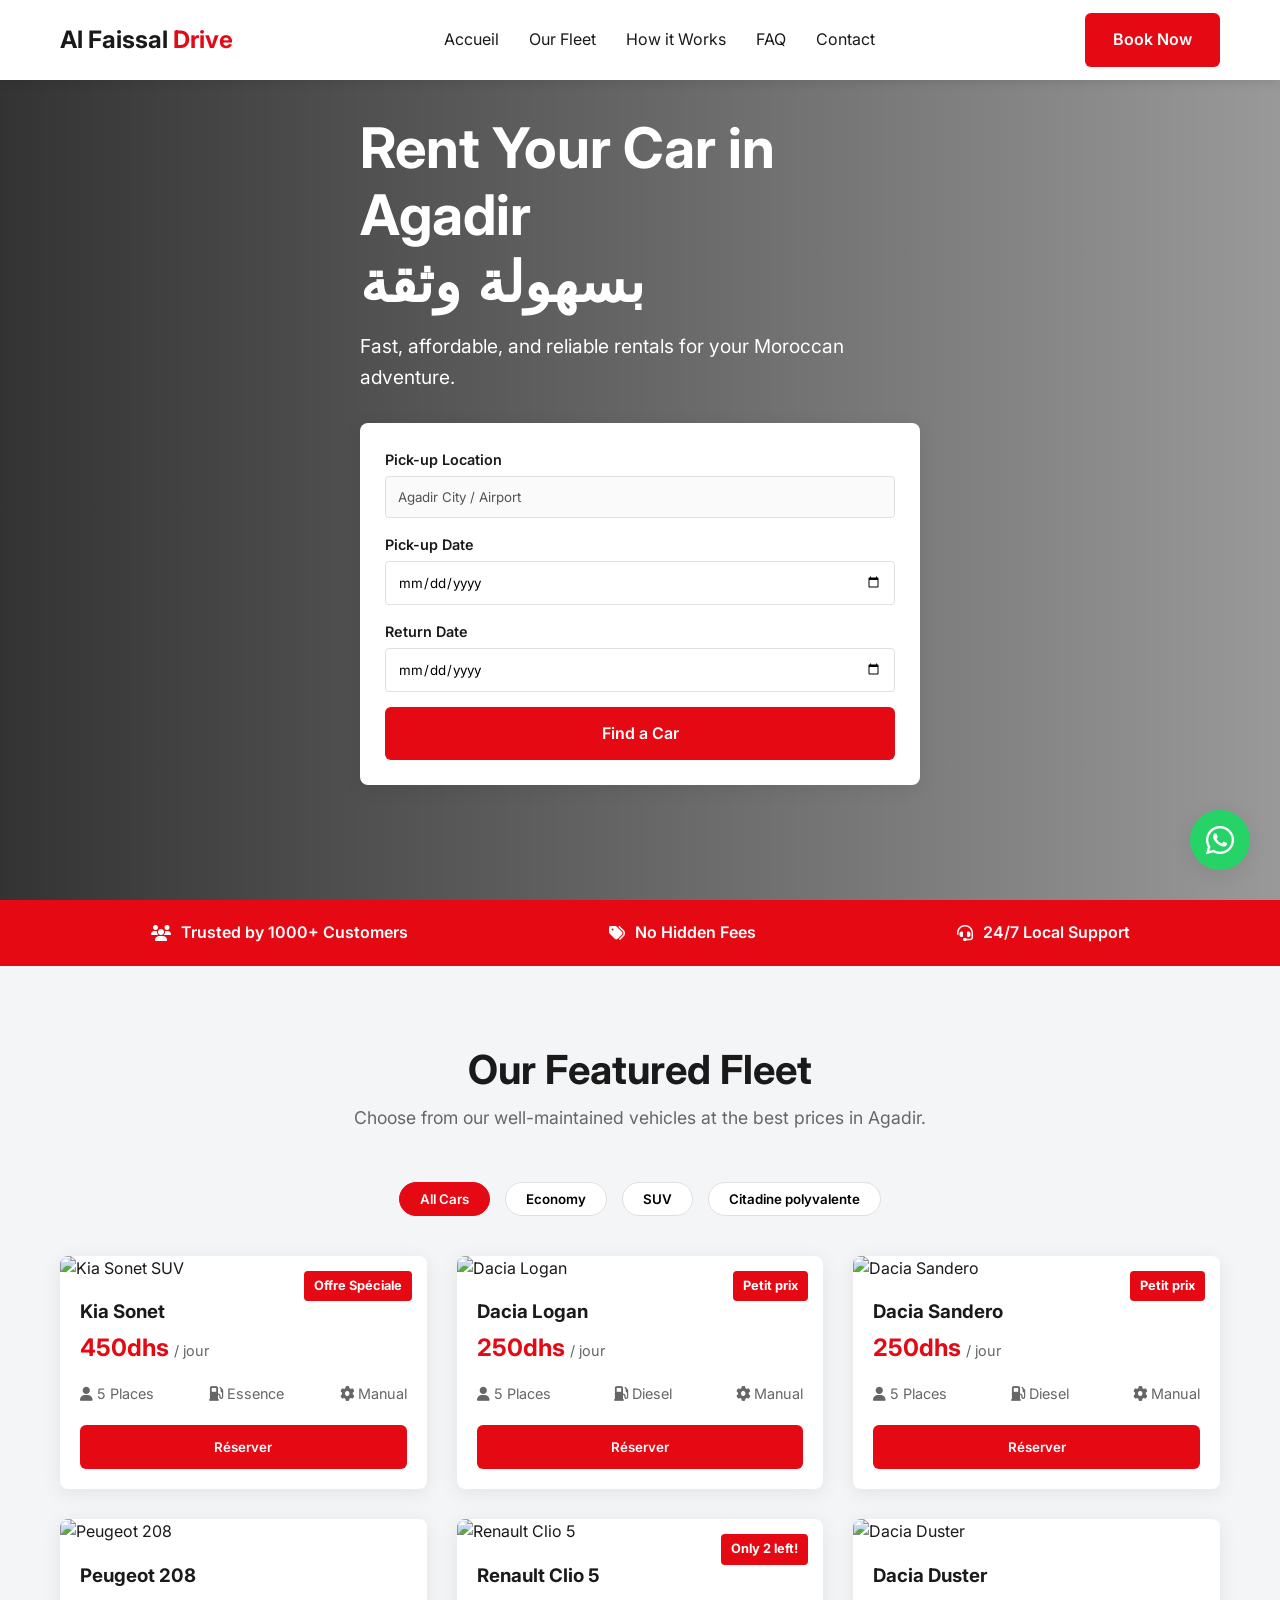
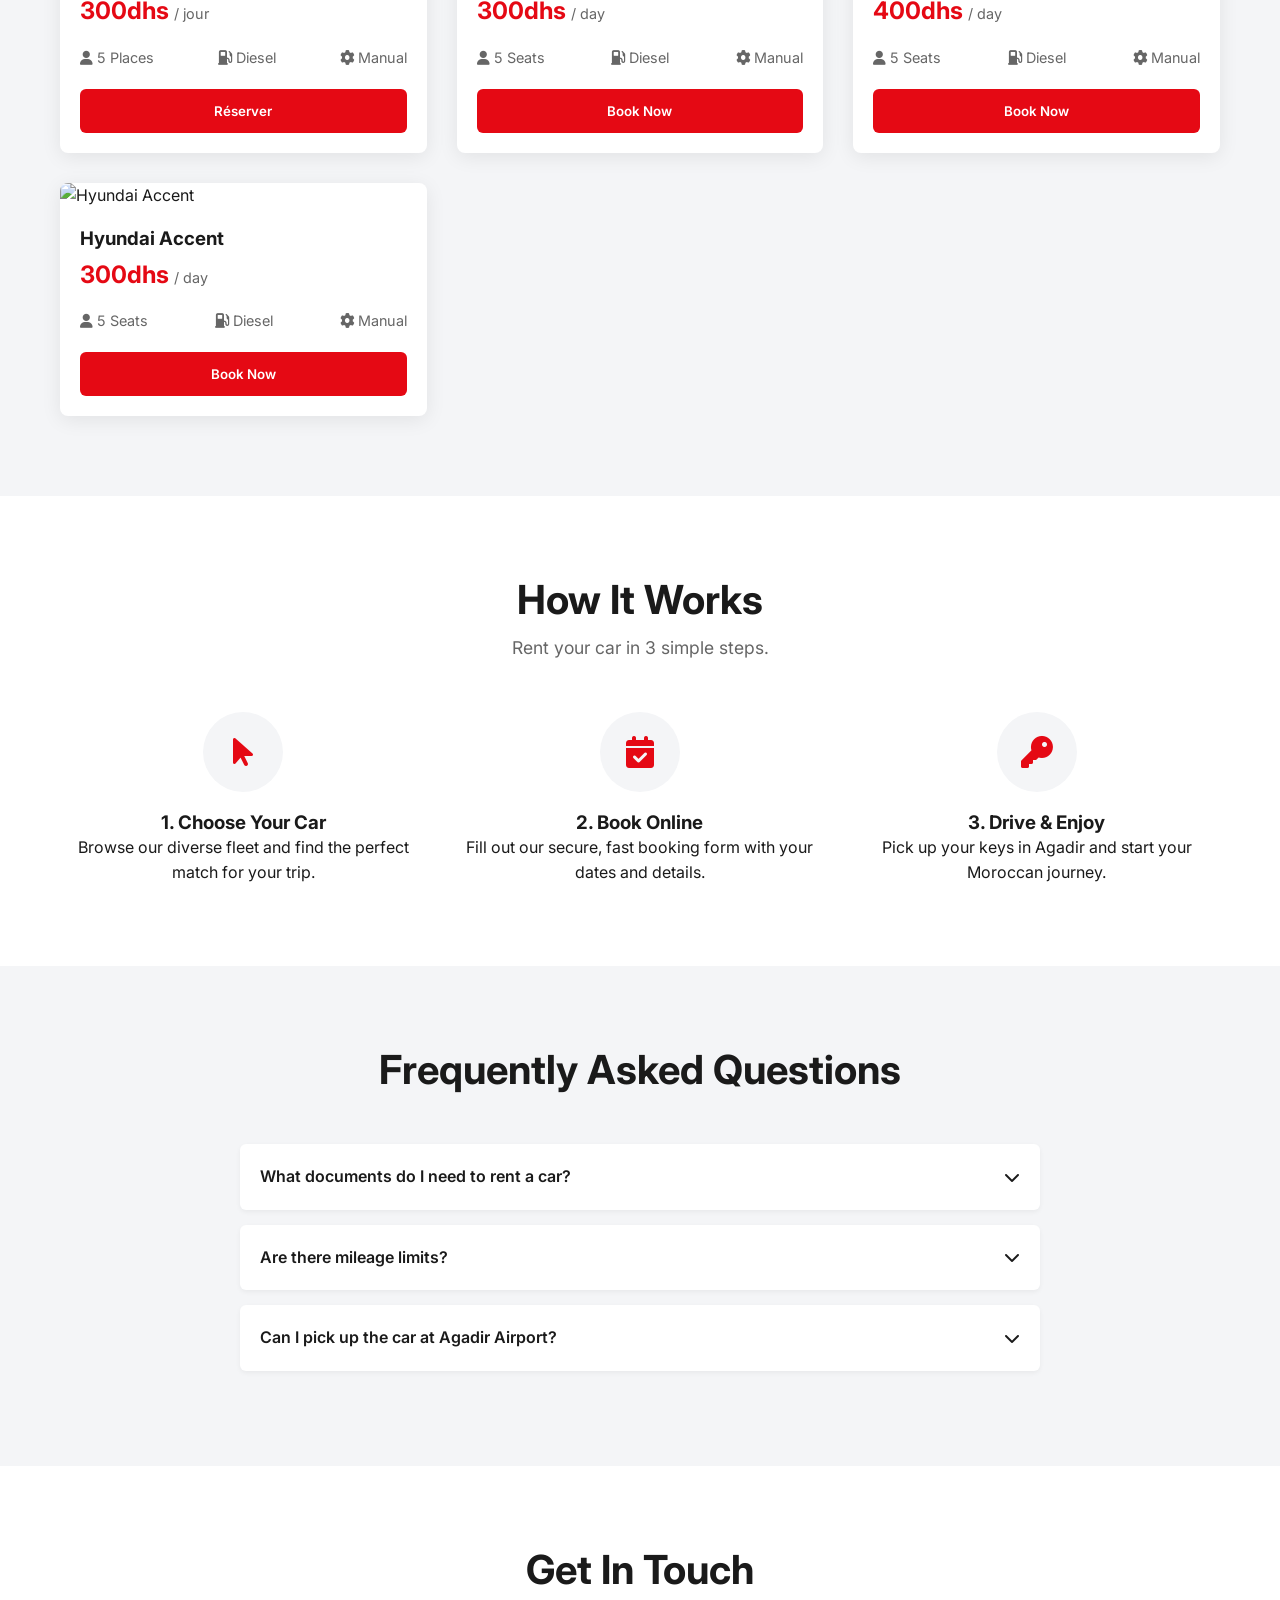
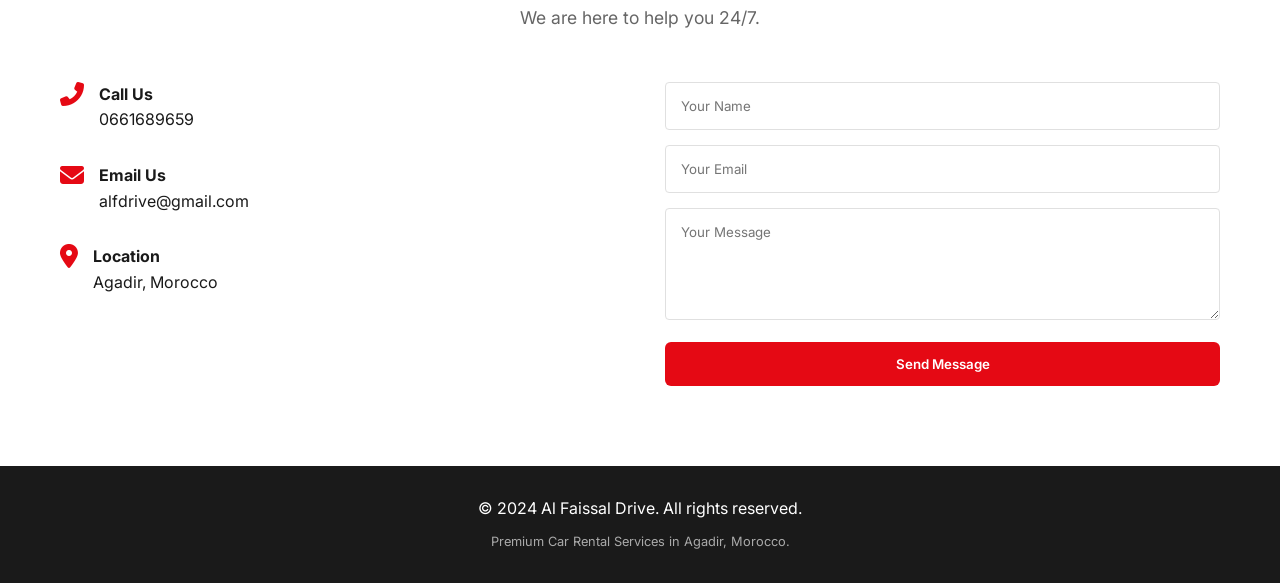
==== commit 5eca38bc: "Create index.html" ====
--- a/index.html
+++ b/index.html
@@ -196,6 +196,149 @@
         </div>
     </div>
 </section>
+<section id="how-it-works" class="section-padding">
+    <div class="container">
+        <div class="section-title">
+            <h2>How It Works</h2>
+            <p>Rent your car in 3 simple steps.</p>
+        </div>
+        <div class="steps-grid">
+            <div class="step-card">
+                <div class="step-icon"><i class="fas fa-mouse-pointer"></i></div>
+                <h3>1. Choose Your Car</h3>
+                <p>Browse our diverse fleet and find the perfect match for your trip.</p>
+            </div>
+            <div class="step-card">
+                <div class="step-icon"><i class="fas fa-calendar-check"></i></div>
+                <h3>2. Book Online</h3>
+                <p>Fill out our secure, fast booking form with your dates and details.</p>
+            </div>
+            <div class="step-card">
+                <div class="step-icon"><i class="fas fa-key"></i></div>
+                <h3>3. Drive & Enjoy</h3>
+                <p>Pick up your keys in Agadir and start your Moroccan journey.</p>
+            </div>
+        </div>
+    </div>
+</section>
+
+<section id="faq" class="section-padding bg-light">
+    <div class="container">
+        <div class="section-title">
+            <h2>Frequently Asked Questions</h2>
+        </div>
+        <div class="faq-container">
+            <div class="faq-item">
+                <div class="faq-question">What documents do I need to rent a car? <i class="fas fa-chevron-down"></i></div>
+                <div class="faq-answer">
+                    <p>You need a valid driver's license, a passport or ID card, and a credit card in the driver's name for the deposit.</p>
+                </div>
+            </div>
+            <div class="faq-item">
+                <div class="faq-question">Are there mileage limits? <i class="fas fa-chevron-down"></i></div>
+                <div class="faq-answer">
+                    <p>We offer unlimited mileage on all our rentals so you can explore Morocco freely.</p>
+                </div>
+            </div>
+            <div class="faq-item">
+                <div class="faq-question">Can I pick up the car at Agadir Airport? <i class="fas fa-chevron-down"></i></div>
+                <div class="faq-answer">
+                    <p>Yes, we offer free delivery and drop-off at Agadir Al Massira Airport for your convenience.</p>
+                </div>
+            </div>
+        </div>
+    </div>
+</section>
+
+<section id="contact" class="section-padding">
+    <div class="container">
+        <div class="section-title">
+            <h2>Get In Touch</h2>
+            <p>We are here to help you 24/7.</p>
+        </div>
+        <div class="contact-grid">
+            <div class="contact-info">
+                <div class="info-item">
+                    <i class="fas fa-phone-alt"></i>
+                    <div>
+                        <h4>Call Us</h4>
+                        <a href="tel:0661689659">0661689659</a>
+                    </div>
+                </div>
+                <div class="info-item">
+                    <i class="fas fa-envelope"></i>
+                    <div>
+                        <h4>Email Us</h4>
+                        <a href="mailto:alfdrive@gmail.com">alfdrive@gmail.com</a>
+                    </div>
+                </div>
+                <div class="info-item">
+                    <i class="fas fa-map-marker-alt"></i>
+                    <div>
+                        <h4>Location</h4>
+                        <p>Agadir, Morocco</p>
+                    </div>
+                </div>
+            </div>
+            <form class="contact-form">
+                <input type="text" placeholder="Your Name" required>
+                <input type="email" placeholder="Your Email" required>
+                <textarea placeholder="Your Message" rows="5" required></textarea>
+                <button class="btn btn-primary btn-block">Send Message</button>
+            </form>
+        </div>
+    </div>
+</section>
+
+<footer>
+    <div class="container">
+        <p>&copy; 2024 Al Faissal Drive. All rights reserved.</p>
+        <p class="seo-footer-text">Premium Car Rental Services in Agadir, Morocco.</p>
+    </div>
+</footer>
+
+<a href="https://wa.me/212661689659" class="whatsapp-float" target="_blank">
+    <i class="fab fa-whatsapp"></i>
+</a>
+
+<div class="mobile-sticky-cta">
+    <a href="#fleet" class="btn btn-primary btn-block">Reserve Your Car Today</a>
+</div>
+
+<div id="bookingModal" class="modal">
+    <div class="modal-content">
+        <span class="close-modal">&times;</span>
+        <h2>Secure Your Booking</h2>
+        <p class="selected-car-text">You are booking: <strong id="modalCarName">Car</strong></p>
+        
+        <form id="finalBookingForm" class="modal-form">
+            <div class="form-row">
+                <div class="form-group">
+                    <label>Pick-up Date</label>
+                    <input type="date" name="modal_pickup_date" required>
+                </div>
+                <div class="form-group">
+                    <label>Return Date</label>
+                    <input type="date" name="modal_return_date" required>
+                </div>
+            </div>
+            <div class="form-group">
+                <label>Full Name</label>
+                <input type="text" name="full_name" required>
+            </div>
+            <div class="form-group">
+                <label>Phone Number / WhatsApp</label>
+                <input type="tel" name="phone" required>
+            </div>
+            <div class="price-summary">
+                <span>Estimated Daily Rate:</span>
+                <strong id="modalCarPrice">0 dhs</strong>
+            </div>
+            <button type="submit" class="btn btn-primary btn-block">Confirm Request</button>
+            <p class="secure-text"><i class="fas fa-lock"></i> Your information is secure. No payment required now.</p>
+        </form>
+    </div>
+</div>
 
 <script src="script.js"></script>
 </body>
